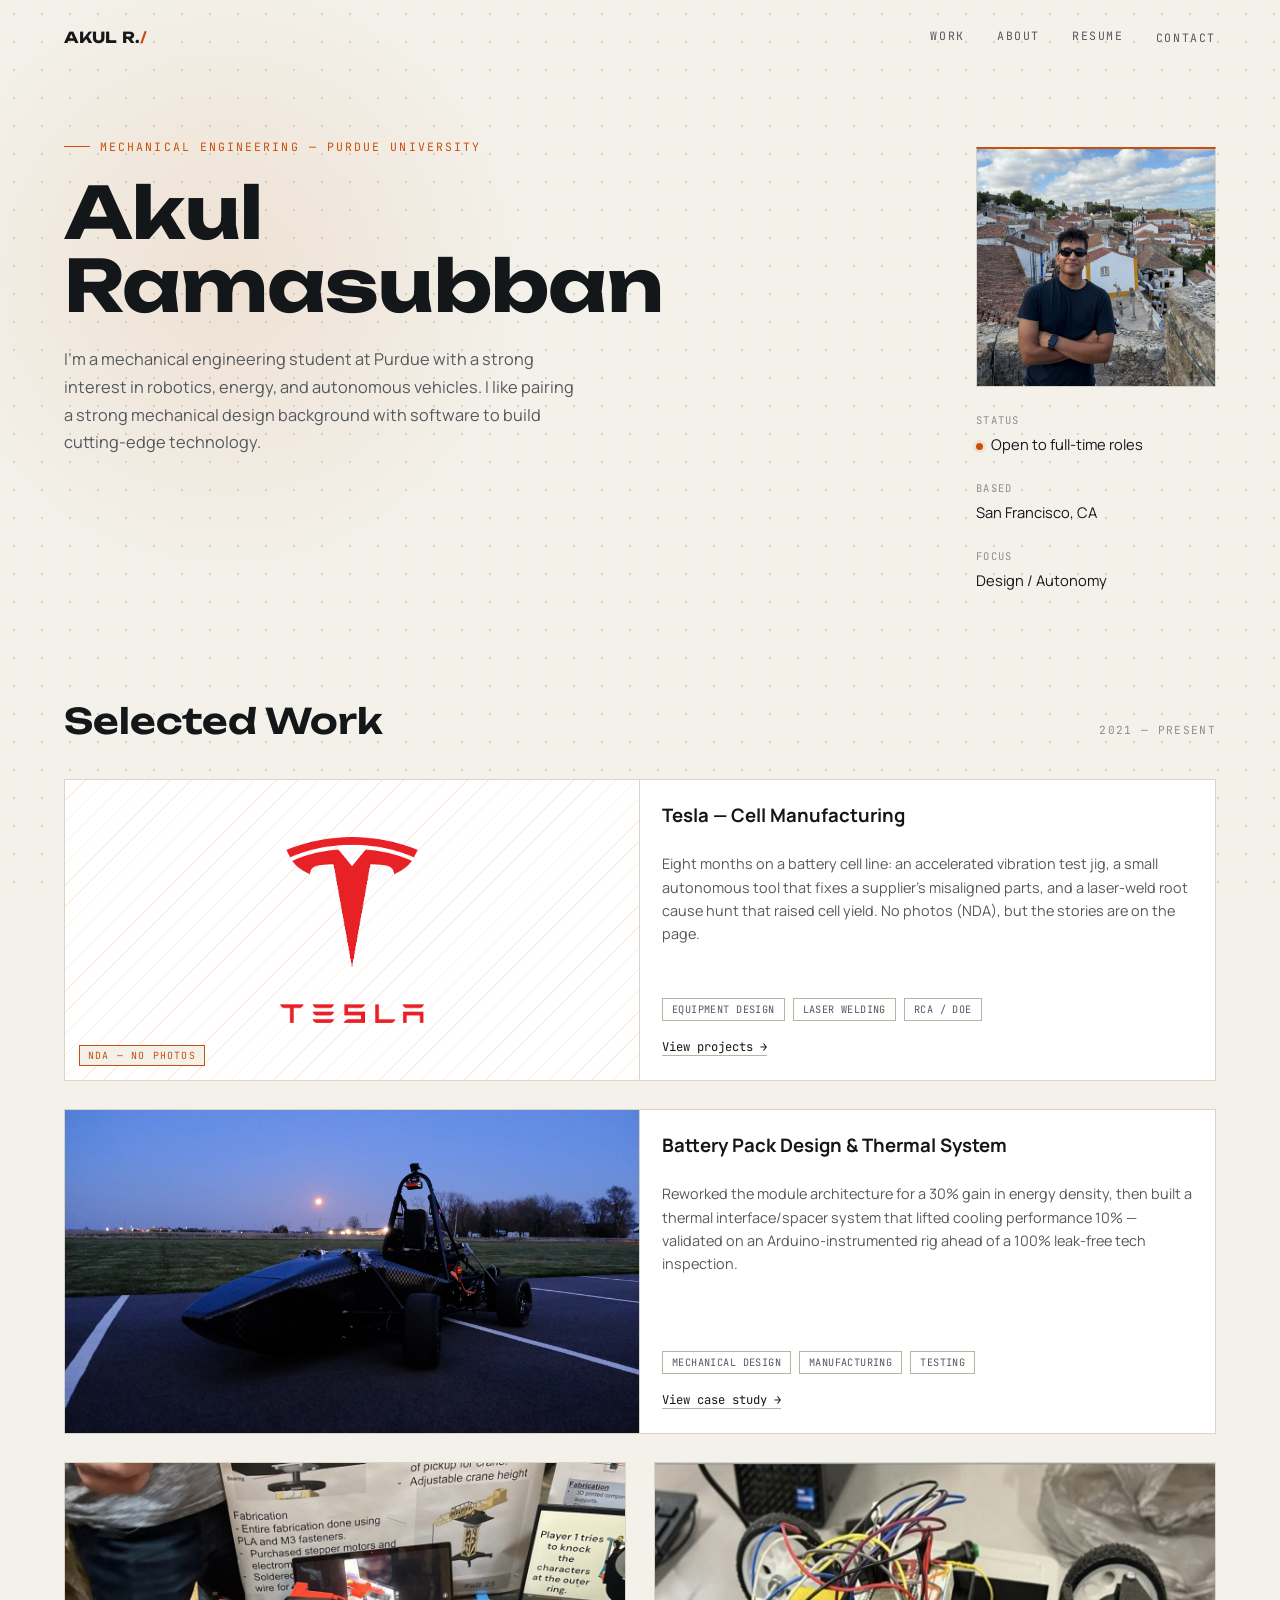
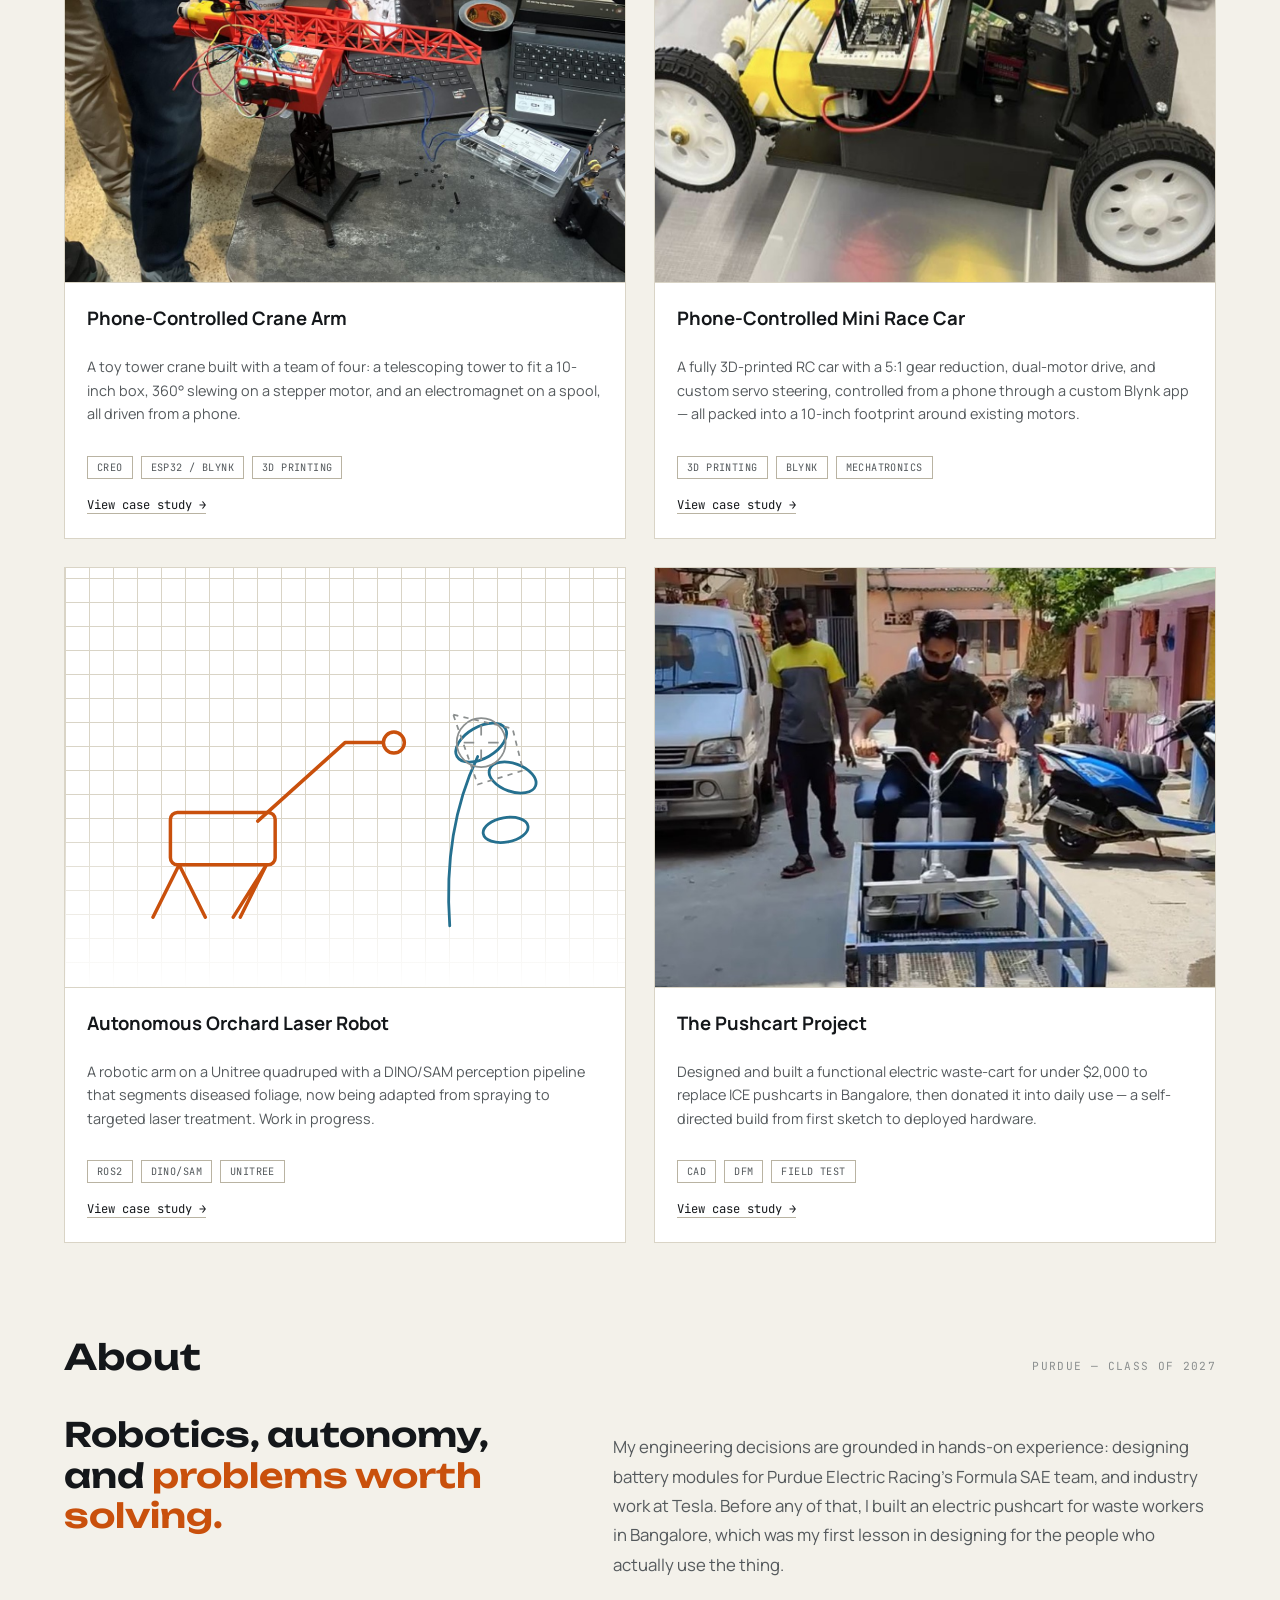
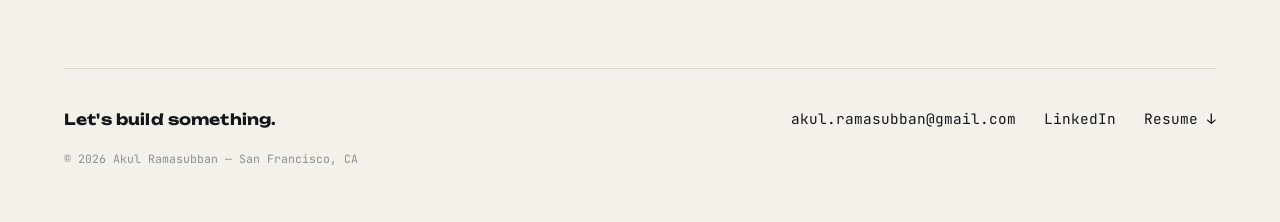
==== index.html @ 2215f135 "Reorder projects: crane before race car, orchard and pushcart last Co-Authored-By: Claude Opus 5.5 <" ====
<!doctype html>
<html lang="en">
<head>
<meta charset="UTF-8">
<meta name="viewport" content="width=device-width, initial-scale=1">
<title>Akul Ramasubban — Mechanical Engineer</title>
<meta name="description" content="Mechanical engineering portfolio — battery systems, robotics, and manufacturing.">
<link rel="preconnect" href="https://fonts.googleapis.com">
<link rel="preconnect" href="https://fonts.gstatic.com" crossorigin>
<link href="https://fonts.googleapis.com/css2?family=Unbounded:wght@500;600;700;800&family=Manrope:wght@400;500;600;700&family=JetBrains+Mono:wght@400;500;600&display=swap" rel="stylesheet">
<link rel="stylesheet" href="styles.css">
</head>
<body>
<div class="wrap">
  <header>
    <a class="brand display" href="index.html">AKUL R.<span class="dot">/</span></a>
    <nav class="mono">
      <a href="#work">Work</a>
      <a href="#about">About</a>
      <a href="assets/resume.pdf">Resume</a>
      <div class="nav-contact">
        <button class="contact-toggle" type="button" aria-haspopup="true" aria-expanded="false">Contact</button>
        <div class="contact-panel" role="menu">
          <a href="mailto:akul.ramasubban@gmail.com" role="menuitem">
            <svg viewBox="0 0 24 24" fill="none" stroke-width="1.6"><rect x="3" y="5" width="18" height="14" rx="1.5"/><path d="M4 6.5l8 6 8-6"/></svg>
            akul.ramasubban@gmail.com
          </a>
          <a href="tel:+16503137267" role="menuitem">
            <svg viewBox="0 0 24 24" fill="none" stroke-width="1.6"><path d="M5 4h4l1.5 4-2 2c1 2.5 3 4.5 5.5 5.5l2-2 4 1.5v4c0 .8-.7 1.5-1.5 1.5C10.5 20.5 3.5 13.5 3.5 5.5 3.5 4.7 4.2 4 5 4z"/></svg>
            (650) 313-7267
          </a>
          <a href="https://www.linkedin.com/in/akulramasubban/" target="_blank" rel="noopener" role="menuitem">
            <span class="badge">in</span>
            linkedin.com/in/akulramasubban
          </a>
        </div>
      </div>
    </nav>
  </header>

  <div class="hero">
    <div class="hero-main">
      <div class="eyebrow mono">MECHANICAL ENGINEERING — PURDUE UNIVERSITY</div>
      <h1 class="display">Akul<br>Ramasubban</h1>
      <p class="lede">
        I'm a mechanical engineering student at Purdue with a strong interest in robotics, energy,
        and autonomous vehicles. I like pairing a strong mechanical design background with software
        to build cutting-edge technology.
      </p>
    </div>
    <div class="hero-meta">
      <div class="headshot">
        <img src="assets/images/akul.jpg" alt="Akul Ramasubban" loading="lazy">
      </div>
      <div class="meta-item">
        <span class="k mono">Status</span>
        <span class="v"><span class="status-dot"></span>Open to full-time roles</span>
      </div>
      <div class="meta-item">
        <span class="k mono">Based</span>
        <span class="v">San Francisco, CA</span>
      </div>
      <div class="meta-item">
        <span class="k mono">Focus</span>
        <span class="v">Design / Autonomy</span>
      </div>
    </div>
  </div>

  <section id="work">
    <div class="section-head">
      <h2 class="display">Selected Work</h2>
      <span class="tag mono">2021 — PRESENT</span>
    </div>
    <div class="grid">

      <div class="card feature">
        <div class="proj-art nda-art">
          <img class="tesla-logo" src="assets/images/tesla/tesla-logo.png" alt="Tesla logo" loading="lazy">
          <span class="nda-tag mono">NDA — no photos</span>
        </div>
        <div class="card-body">
          <h3>Tesla — Cell Manufacturing</h3>
          <p>Eight months on a battery cell line: an accelerated vibration test jig, a small
            autonomous tool that fixes a supplier&rsquo;s misaligned parts, and a laser-weld root cause
            hunt that raised cell yield. No photos (NDA), but the
            stories are on the page.</p>
          <div class="chips mono"><span class="chip">EQUIPMENT DESIGN</span><span class="chip">LASER WELDING</span><span class="chip">RCA / DOE</span></div>
          <a class="go mono" href="projects/tesla.html">View projects →</a>
        </div>
      </div>

      <div class="card feature">
        <div class="proj-art has-photo">
          <img class="photo" style="object-position:center 60%" src="assets/images/battery-pack/per-car.jpg" alt="Purdue Electric Racing's 2025 Formula SAE electric car at dusk" loading="lazy">
        </div>
        <div class="card-body">
          <h3>Battery Pack Design &amp; Thermal System</h3>
          <p>Reworked the module architecture for a 30% gain in energy density, then built a
            thermal interface/spacer system that lifted cooling performance 10% — validated on
            an Arduino-instrumented rig ahead of a 100% leak-free tech inspection.</p>
          <div class="chips mono"><span class="chip">MECHANICAL DESIGN</span><span class="chip">MANUFACTURING</span><span class="chip">TESTING</span></div>
          <a class="go mono" href="projects/battery-pack.html">View case study →</a>
        </div>
      </div>

      <div class="card">
        <div class="proj-art has-photo">
          <img class="photo" style="object-position:center 45%" src="assets/images/crane/crane-final.jpg" alt="Red 3D-printed phone-controlled tower crane" loading="lazy">
        </div>
        <div class="card-body">
          <h3>Phone-Controlled Crane Arm</h3>
          <p>A toy tower crane built with a team of four: a telescoping tower to fit a 10-inch box,
            360° slewing on a stepper motor, and an electromagnet on a spool, all driven from a
            phone.</p>
          <div class="chips mono"><span class="chip">CREO</span><span class="chip">ESP32 / BLYNK</span><span class="chip">3D PRINTING</span></div>
          <a class="go mono" href="projects/crane.html">View case study →</a>
        </div>
      </div>

      <div class="card">
        <div class="proj-art has-photo">
          <img class="photo" src="assets/images/racecar/racecar.jpg" alt="3D-printed phone-controlled mini race car with dual motors and servo steering" loading="lazy">
        </div>
        <div class="card-body">
          <h3>Phone-Controlled Mini Race Car</h3>
          <p>A fully 3D-printed RC car with a 5:1 gear reduction, dual-motor drive, and custom
            servo steering, controlled from a phone through a custom Blynk app — all packed
            into a 10-inch footprint around existing motors.</p>
          <div class="chips mono"><span class="chip">3D PRINTING</span><span class="chip">BLYNK</span><span class="chip">MECHATRONICS</span></div>
          <a class="go mono" href="projects/racecar.html">View case study →</a>
        </div>
      </div>

      <div class="card">
        <div class="proj-art">
          <svg viewBox="0 0 320 240" fill="none">
            <g class="a" stroke-width="2" stroke-linecap="round" stroke-linejoin="round">
              <rect x="60" y="140" width="60" height="30" rx="4"/>
              <path d="M65 170 L50 200 M115 170 L100 200 M65 170 L80 200 M115 170 L96 200"/>
              <path d="M110 145 L160 100 L182 100"/>
              <circle cx="188" cy="100" r="6"/>
            </g>
            <g class="b" stroke-width="1.6" stroke-linecap="round">
              <path d="M220 205 Q216 150 236 108"/>
              <ellipse cx="238" cy="100" rx="16" ry="9" transform="rotate(-30 238 100)"/>
              <ellipse cx="256" cy="120" rx="14" ry="8" transform="rotate(20 256 120)"/>
              <ellipse cx="252" cy="150" rx="13" ry="7" transform="rotate(-10 252 150)"/>
            </g>
            <g class="dim" stroke-width="1" stroke-dasharray="3 3">
              <polygon points="222,84 256,92 262,116 236,124"/>
            </g>
            <g class="dim" stroke-width="1">
              <circle cx="238" cy="100" r="14"/>
              <path d="M238 90 v6 M238 104 v6 M228 100 h6 M242 100 h6"/>
            </g>
          </svg>
        </div>
        <div class="card-body">
          <h3>Autonomous Orchard Laser Robot</h3>
          <p>A robotic arm on a Unitree quadruped with a DINO/SAM perception pipeline that
            segments diseased foliage, now being adapted from spraying to targeted laser
            treatment. Work in progress.</p>
          <div class="chips mono"><span class="chip">ROS2</span><span class="chip">DINO/SAM</span><span class="chip">UNITREE</span></div>
          <a class="go mono" href="projects/orchard-robot.html">View case study →</a>
        </div>
      </div>

      <div class="card">
        <div class="proj-art has-photo">
          <img class="photo" src="assets/images/pushcart/cart-deployed.jpg" alt="Electric pushcart in use at a market street in Bangalore" loading="lazy">
        </div>
        <div class="card-body">
          <h3>The Pushcart Project</h3>
          <p>Designed and built a functional electric waste-cart for under $2,000 to replace
            ICE pushcarts in Bangalore, then donated it into daily use — a self-directed build
            from first sketch to deployed hardware.</p>
          <div class="chips mono"><span class="chip">CAD</span><span class="chip">DFM</span><span class="chip">FIELD TEST</span></div>
          <a class="go mono" href="projects/pushcart.html">View case study →</a>
        </div>
      </div>

    </div>
  </section>

  <section id="about">
    <div class="section-head">
      <h2 class="display">About</h2>
      <span class="tag mono">PURDUE — CLASS OF 2027</span>
    </div>
    <div class="about">
      <div class="big-word display">Robotics, autonomy, and <em>problems worth solving.</em></div>
      <div>
        <p>My engineering decisions are grounded in hands-on experience: designing battery modules
          for Purdue Electric Racing's Formula SAE team, and industry work at Tesla. Before any of
          that, I built an electric pushcart for waste workers in Bangalore, which was my first
          lesson in designing for the people who actually use the thing.</p>
      </div>
    </div>
  </section>

  <footer id="contact">
    <div class="fgrid">
      <div class="brand display">Let's build something.</div>
      <div class="flinks mono">
        <a href="mailto:akul.ramasubban@gmail.com">akul.ramasubban@gmail.com</a>
        <a href="https://www.linkedin.com/in/akulramasubban/">LinkedIn</a>
        <a href="assets/resume.pdf">Resume ↓</a>
      </div>
    </div>
    <div class="fprint mono">© 2026 Akul Ramasubban — San Francisco, CA</div>
  </footer>
</div>
<script src="script.js"></script>
</body>
</html>
---- styles.css ----
/* ---- design system ----
   color   : deep blue-black ground, warm vellum text, safety-orange accent
             (inspection-tag / hazard-marking orange), muted blueprint-cyan
             for secondary linework.
   type    : Unbounded (heavy, geometric display) for headlines / section
             titles, Manrope for body copy, JetBrains Mono for labels/tags.
   layout  : full-width editorial canvas; project cards on the home page
             link out to dedicated case-study pages under /projects/.
*/
:root{
  --bg:#0a0c10; --bg-raised:#12151a; --bg-card:#0f1216;
  --line:#22262c; --line-strong:#383e46;
  --text:#eae6da; --text-dim:#9a9d9f; --text-faint:#5c6066;
  --accent:#ff7a33; --accent-soft:rgba(255,122,51,0.14);
  --blueprint:#6bb2d1;
}
@media (prefers-color-scheme: light){
  :root:not([data-theme="dark"]){
    --bg:#f3f1ea; --bg-raised:#fffdf9; --bg-card:#ffffff;
    --line:#d9d4c6; --line-strong:#b9b3a2;
    --text:#14171a; --text-dim:#54595c; --text-faint:#8b8f8f;
    --accent:#c9500c; --accent-soft:rgba(201,80,12,0.10); --blueprint:#25708f;
  }
}
:root[data-theme="light"]{
  --bg:#f3f1ea; --bg-raised:#fffdf9; --bg-card:#ffffff;
  --line:#d9d4c6; --line-strong:#b9b3a2;
  --text:#14171a; --text-dim:#54595c; --text-faint:#8b8f8f;
  --accent:#c9500c; --accent-soft:rgba(201,80,12,0.10); --blueprint:#25708f;
}
:root[data-theme="dark"]{
  --bg:#0a0c10; --bg-raised:#12151a; --bg-card:#0f1216;
  --line:#22262c; --line-strong:#383e46;
  --text:#eae6da; --text-dim:#9a9d9f; --text-faint:#5c6066;
  --accent:#ff7a33; --accent-soft:rgba(255,122,51,0.14); --blueprint:#6bb2d1;
}

*{box-sizing:border-box;}
html,body{background:var(--bg);}
body{
  margin:0; color:var(--text);
  font-family:'Manrope',system-ui,-apple-system,sans-serif;
  -webkit-font-smoothing:antialiased;
  background-image:radial-gradient(var(--line) 1px, transparent 1px);
  background-size:28px 28px;
  background-attachment:fixed;
}
.display{font-family:'Unbounded',system-ui,sans-serif;}
.mono{font-family:'JetBrains Mono',ui-monospace,'SF Mono',Menlo,monospace;}
a{color:inherit;}
h1,h2,h3{text-wrap:balance; margin:0;}
img{max-width:100%;}
::selection{background:var(--accent-soft); color:var(--accent);}
a:focus-visible, button:focus-visible{outline:2px solid var(--accent); outline-offset:3px;}

.wrap{max-width:1320px; margin:0 auto; padding-inline:clamp(20px,5vw,64px);}

/* header */
header{display:flex; align-items:center; justify-content:space-between; padding-block:26px;}
.brand{font-size:0.95rem; font-weight:700; letter-spacing:0.01em; text-decoration:none;}
.brand .dot{color:var(--accent);}
nav{display:flex; gap:32px; flex-wrap:wrap; align-items:center;}
nav a{
  font-size:0.72rem; text-transform:uppercase; letter-spacing:0.14em;
  text-decoration:none; color:var(--text-dim);
  padding-bottom:3px; border-bottom:1px solid transparent;
  transition:color .15s, border-color .15s;
}
nav a:hover{color:var(--accent); border-color:var(--accent);}

/* contact dropdown */
.nav-contact{position:relative;}
.contact-toggle{
  background:none; border:none; padding:0 0 3px; margin:0; cursor:pointer;
  font-family:'JetBrains Mono',monospace;
  font-size:0.72rem; text-transform:uppercase; letter-spacing:0.14em;
  color:var(--text-dim); border-bottom:1px solid transparent;
  transition:color .15s, border-color .15s;
}
.contact-toggle:hover, .contact-toggle[aria-expanded="true"]{color:var(--accent); border-color:var(--accent);}
.contact-panel{
  display:none; flex-direction:column; gap:8px;
  position:absolute; top:calc(100% + 16px); right:0; min-width:250px;
  background:var(--bg-card); border:1px solid var(--line); padding:12px; z-index:50;
}
.contact-panel.open{display:flex;}
.contact-panel a{
  display:flex; align-items:center; gap:12px;
  padding:9px 10px; border:1px solid var(--line);
  text-decoration:none; color:var(--text); font-size:0.86rem;
  transition:border-color .15s, color .15s;
}
.contact-panel a:hover{border-color:var(--accent); color:var(--accent);}
.contact-panel a svg{width:16px; height:16px; flex-shrink:0; stroke:currentColor;}
.contact-panel .badge{
  font-family:'JetBrains Mono',monospace; font-size:0.62rem; letter-spacing:0.06em;
  border:1px solid var(--line-strong); padding:1px 5px; flex-shrink:0;
}

/* hero */
.hero{position:relative; padding-block:64px 88px; display:grid; grid-template-columns:1fr 240px; gap:48px;}
.hero::before{
  content:""; position:absolute; top:-120px; left:-160px; width:640px; height:640px; border-radius:50%;
  background:radial-gradient(circle, var(--accent-soft) 0%, transparent 68%); pointer-events:none; z-index:0;
}
.hero-main{position:relative; z-index:1;}
.eyebrow{
  font-size:0.72rem; text-transform:uppercase; letter-spacing:0.18em;
  color:var(--accent); display:flex; align-items:center; gap:10px; margin-bottom:22px;
}
.eyebrow::before{content:""; width:26px; height:1px; background:var(--accent);}
.hero h1{font-size:clamp(2.4rem, 5.6vw, 4.6rem); font-weight:700; line-height:1.02; letter-spacing:-0.01em;}
.hero .statement{margin-top:20px; font-size:clamp(1.3rem, 2.6vw, 1.9rem); font-weight:600; line-height:1.28; max-width:16ch;}
.hero .statement em{color:var(--accent); font-style:normal;}
.hero p.lede{max-width:52ch; margin-top:24px; font-size:1.02rem; line-height:1.7; color:var(--text-dim);}
.tagstrip{margin-top:26px; display:flex; flex-wrap:wrap; gap:0 14px; font-size:0.76rem; color:var(--text-faint);}
.tagstrip span:not(:last-child)::after{content:"·"; margin-left:14px; color:var(--line-strong);}

/* capabilities */
.skills-grid{display:grid; grid-template-columns:repeat(4,1fr); gap:32px;}
.skill-group h3{
  font-size:0.74rem; text-transform:uppercase; letter-spacing:0.1em; font-weight:600;
  color:var(--accent); margin-bottom:16px; padding-bottom:12px; border-bottom:1px solid var(--line);
}
.chips-lg{display:flex; flex-wrap:wrap; gap:10px;}
.chips-lg span{
  font-size:0.86rem; padding:8px 14px; border:1px solid var(--line-strong); color:var(--text);
}

.hero-meta{position:relative; z-index:1; display:flex; flex-direction:column; gap:26px; padding-top:8px;}
.headshot{aspect-ratio:1/1; border:1px solid var(--line); border-top:2px solid var(--accent); background:var(--bg-card); overflow:hidden;}
.headshot img{width:100%; height:100%; object-fit:cover; object-position:50% 100%; display:block;}
.meta-item .k{display:block; font-size:0.66rem; text-transform:uppercase; letter-spacing:0.12em; color:var(--text-faint); margin-bottom:6px;}
.meta-item .v{font-size:0.92rem;}
.status-dot{display:inline-block; width:7px; height:7px; border-radius:50%; background:var(--accent); margin-right:8px; box-shadow:0 0 0 3px var(--accent-soft);}

/* sections */
section{padding-block:20px 72px;}
.section-head{display:flex; align-items:baseline; justify-content:space-between; margin-bottom:36px; gap:16px; flex-wrap:wrap;}
.section-head h2.display{font-size:clamp(1.6rem,3vw,2.2rem); font-weight:600;}
.section-head .tag{font-size:0.7rem; letter-spacing:0.12em; color:var(--text-faint);}

/* project grid (home) */
.grid{display:grid; grid-template-columns:repeat(2,1fr); gap:28px;}
.card{display:flex; flex-direction:column; border:1px solid var(--line); background:var(--bg-card); transition:border-color .2s, transform .2s;}
.card:hover{border-color:var(--line-strong); transform:translateY(-3px);}
.proj-art{
  position:relative; aspect-ratio:4/3; border-bottom:1px solid var(--line); overflow:hidden;
  background:
    linear-gradient(180deg, transparent 60%, var(--bg-card) 100%),
    repeating-linear-gradient(0deg, var(--line) 0 1px, transparent 1px 24px),
    repeating-linear-gradient(90deg, var(--line) 0 1px, transparent 1px 24px);
}
.proj-art svg{width:100%; height:100%;}
.proj-art.has-logo{display:flex; align-items:center; justify-content:center;}
.proj-art img.logo-art{width:64%; height:auto;}
.proj-art.has-photo img.photo{width:100%; height:100%; object-fit:cover; object-position:center 38%; display:block;}
.proj-art svg .a{stroke:var(--accent);}
.proj-art svg .b{stroke:var(--blueprint);}
.proj-art svg .dim{stroke:var(--text-faint);}
.proj-art svg text{font-family:'JetBrains Mono',monospace; fill:var(--text-faint);}
.id-badge{
  position:absolute; top:12px; left:12px; font-size:0.65rem; letter-spacing:0.08em; color:var(--text-dim);
  background:var(--bg); border:1px solid var(--line); padding:3px 8px;
}
.id-badge b{color:var(--accent);}
.card-body{padding:22px 22px 24px; display:flex; flex-direction:column; flex:1;}
.card h3{font-size:1.16rem; font-weight:700; margin-bottom:10px;}
.card p{font-size:0.9rem; line-height:1.62; color:var(--text-dim); flex:1;}
.chips{display:flex; flex-wrap:wrap; gap:8px; margin-top:16px;}
.chip{font-size:0.64rem; letter-spacing:0.04em; padding:4px 9px; border:1px solid var(--line-strong); color:var(--text-dim);}
.go{
  margin-top:18px; font-size:0.76rem; text-decoration:none; color:var(--text);
  display:inline-flex; align-items:center; gap:6px; width:fit-content; border-bottom:1px solid var(--line-strong);
}
.card:hover .go{color:var(--accent); border-color:var(--accent);}

/* about */
.about{display:grid; grid-template-columns:0.9fr 1.1fr; gap:56px; align-items:start;}
.about p{font-size:1.05rem; line-height:1.75; color:var(--text-dim);}
.about p + p{margin-top:16px;}
.about .big-word{font-size:clamp(1.6rem,3vw,2.1rem); font-weight:600; line-height:1.2;}
.about .big-word em{color:var(--accent); font-style:normal;}

/* footer */
footer{padding-block:40px 56px; border-top:1px solid var(--line);}
.fgrid{display:flex; justify-content:space-between; align-items:flex-end; gap:24px; flex-wrap:wrap;}
.flinks{display:flex; gap:28px; flex-wrap:wrap;}
.flinks a{font-size:0.9rem; text-decoration:none; border-bottom:1px solid transparent;}
.flinks a:hover{color:var(--accent); border-color:var(--accent);}
.fprint{font-size:0.72rem; color:var(--text-faint); margin-top:22px;}

/* project subpage */
.crumb{font-size:0.72rem; color:var(--text-faint); padding-top:28px; display:flex; gap:8px; align-items:center;}
.crumb a{text-decoration:none; border-bottom:1px solid transparent;}
.crumb a:hover{color:var(--accent); border-color:var(--accent);}
.crumb span.sep{color:var(--line-strong);}
.crumb span.cur{color:var(--text-dim);}

.proj-head{padding-block:26px 40px;}
.proj-head .id-line{font-size:0.72rem; letter-spacing:0.14em; color:var(--accent); margin-bottom:16px;}
.proj-head h1{font-size:clamp(2rem,4.6vw,3.4rem); font-weight:700; line-height:1.04;}
.proj-head .one-liner{margin-top:16px; font-size:1.08rem; color:var(--text-dim); max-width:60ch; line-height:1.6;}

.proj-meta{
  display:grid; grid-template-columns:repeat(3,1fr); gap:0;
  border-top:1px solid var(--line); border-bottom:1px solid var(--line); margin-top:32px;
}
.proj-meta div{padding:22px 24px; border-right:1px solid var(--line);}
.proj-meta div:last-child{border-right:none;}
.proj-meta .k{display:block; font-size:0.68rem; text-transform:uppercase; letter-spacing:0.12em; color:var(--text-faint); margin-bottom:10px;}
.proj-meta .v{font-family:'Manrope',system-ui,sans-serif; font-size:1.08rem; font-weight:600; line-height:1.4;}
.proj-meta .focus{background:var(--accent-soft); border-left:2px solid var(--accent);}
.proj-meta .focus .k{color:var(--accent);}
.proj-meta .focus .v{font-family:'Unbounded',system-ui,sans-serif; font-size:1.12rem; line-height:1.35;}

.cover{
  margin-block:48px; aspect-ratio:21/9; border:1px solid var(--line);
  background:
    linear-gradient(180deg, transparent 60%, var(--bg-card) 100%),
    repeating-linear-gradient(0deg, var(--line) 0 1px, transparent 1px 32px),
    repeating-linear-gradient(90deg, var(--line) 0 1px, transparent 1px 32px);
}
.cover svg{width:100%; height:100%;}
.cover.photo-cover{overflow:hidden;}
.cover.photo-cover img{width:100%; height:100%; object-fit:cover; display:block;}
.cover.logo-art{display:flex; align-items:center; justify-content:center;}
.cover.logo-art img{width:min(56%,560px); height:auto;}

.proj-body{display:grid; grid-template-columns:120px 1fr; gap:24px; padding-block:36px; border-top:1px solid var(--line);}
.proj-body:first-of-type{border-top:none;}
.proj-body .num{font-size:0.72rem; color:var(--text-faint); padding-top:4px;}
.proj-body h2.display{font-size:1.5rem; font-weight:600; margin-bottom:14px;}
.proj-body p{font-size:1rem; line-height:1.75; color:var(--text-dim); max-width:68ch;}
.proj-body ul{margin:14px 0 0; padding-left:18px; color:var(--text-dim); line-height:1.8;}

.stats{display:flex; gap:0; flex-wrap:wrap; margin-top:6px;}
.stat{padding:0 32px 0 0; margin-right:32px; border-right:1px solid var(--line);}
.stat:last-child{border-right:none; margin-right:0;}
.stat .num-big{font-size:2.4rem; font-weight:700; color:var(--accent); line-height:1;}
.stat .num-lbl{font-size:0.76rem; color:var(--text-dim); margin-top:8px; max-width:16ch;}
.status-badge{
  display:inline-flex; align-items:center; gap:8px; font-size:0.78rem;
  border:1px solid var(--line-strong); padding:8px 14px; color:var(--text-dim);
}

.gallery-head{font-size:0.72rem; text-transform:uppercase; letter-spacing:0.12em; color:var(--text-faint); margin-bottom:18px;}
.gallery{display:grid; grid-template-columns:repeat(3,1fr); gap:16px;}
.gtile{
  aspect-ratio:4/3; border:1px dashed var(--line-strong); display:flex; flex-direction:column;
  align-items:center; justify-content:center; gap:10px; padding:14px; text-align:center;
  color:var(--text-faint); background:var(--bg-card); overflow:hidden;
}
.gtile img{width:100%; height:100%; object-fit:cover;}
.gtile svg{width:30px; height:30px; opacity:0.7;}
.gtile.has-img{position:relative; padding:0; border-style:solid; border-color:var(--line); text-decoration:none; transition:border-color .2s;}
.gtile.has-img:hover{border-color:var(--accent);}
.gtile.fit{background:#fff;}
.gtile.fit img{object-fit:contain; padding:10px 10px 34px;}
.gtile .gcap{
  position:absolute; left:0; right:0; bottom:0; padding:8px 12px; text-align:left;
  font-size:0.68rem; color:var(--text-dim); background:var(--bg-card); border-top:1px solid var(--line);
}
.gtile span{font-size:0.72rem; line-height:1.4;}

.reflection{
  margin-top:44px; padding:22px 26px; border-left:2px solid var(--accent);
  background:var(--bg-card); font-size:0.98rem; line-height:1.7; color:var(--text-dim); font-style:italic;
}

.prevnext{display:grid; grid-template-columns:1fr 1fr; gap:20px; margin-block:56px 8px;}
.pn-link{
  border:1px solid var(--line); padding:20px 22px; text-decoration:none; color:var(--text);
  display:flex; flex-direction:column; gap:6px; transition:border-color .2s;
}
.pn-link:hover{border-color:var(--accent);}
.pn-link.next{text-align:right; align-items:flex-end;}
.pn-link .pn-k{font-size:0.66rem; letter-spacing:0.12em; color:var(--text-faint);}
.pn-link .pn-v{font-size:1.05rem; font-weight:700; font-family:'Unbounded',sans-serif;}

@media (max-width:900px){
  .hero{grid-template-columns:1fr;}
  .hero-meta{flex-direction:row; flex-wrap:wrap;}
  .grid{grid-template-columns:1fr;}
  .about{grid-template-columns:1fr;}
  .proj-meta{grid-template-columns:1fr;}
  .proj-meta div{border-right:none; border-bottom:1px solid var(--line);}
  .proj-body{grid-template-columns:1fr;}
  .gallery{grid-template-columns:repeat(2,1fr);}
  .prevnext{grid-template-columns:1fr;}
  .skills-grid{grid-template-columns:repeat(2,1fr);}
  .contact-panel{right:auto; left:0;}
}

/* ---- tesla / NDA page ---- */
.nda-panel{
  margin-block:48px; display:grid; grid-template-columns:0.9fr 1.1fr; gap:48px; align-items:center;
  border:1px solid var(--line); padding:40px;
  background:repeating-linear-gradient(135deg, transparent 0 14px, var(--accent-soft) 14px 15px), var(--bg-card);
}
.nda-doc{
  position:relative; background:var(--bg); border:1px solid var(--line-strong); padding:22px 22px 30px;
  display:flex; flex-direction:column; gap:12px; transform:rotate(-1.5deg);
}
.nda-doc-head{display:flex; justify-content:space-between; font-size:0.62rem; letter-spacing:0.1em; color:var(--text-faint); margin-bottom:6px;}
.nda-doc .bar{display:block; height:14px; background:var(--text); opacity:0.88;}
.nda-doc .bar.short{margin-bottom:10px;}
.stamp{
  position:absolute; right:18px; bottom:22px; transform:rotate(-12deg);
  border:3px solid var(--accent); color:var(--accent); padding:4px 14px;
  font-size:1.5rem; font-weight:600; letter-spacing:0.18em; background:var(--bg);
}
.nda-k{font-size:0.72rem; text-transform:uppercase; letter-spacing:0.12em; color:var(--text-faint); margin-bottom:14px;}
.nda-copy h2{font-size:clamp(1.4rem,2.6vw,1.9rem); font-weight:600; line-height:1.2;}
.nda-copy h2 em{color:var(--accent); font-style:normal;}
.nda-copy p{margin-top:16px; color:var(--text-dim); line-height:1.7; max-width:48ch;}

.work-list{display:grid; grid-template-columns:repeat(2,1fr); gap:0; border-top:1px solid var(--line);}
.work-item{padding:30px 32px 30px 0; border-bottom:1px solid var(--line); display:flex; flex-direction:column;}
.work-item:nth-child(even){padding:30px 0 30px 32px; border-left:1px solid var(--line);}
.wi-top{display:flex; gap:14px; font-size:0.66rem; letter-spacing:0.1em; text-transform:uppercase; color:var(--text-faint);}
.wi-num{color:var(--accent);}
.work-item h3{margin-top:14px; font-size:1.15rem; font-weight:600; line-height:1.3;}
.work-item p{margin-top:12px; color:var(--text-dim); line-height:1.7; font-size:0.97rem; flex:1;}

/* home card art for NDA work */
.proj-art.nda-art{display:flex; align-items:center; justify-content:center;
  background:repeating-linear-gradient(135deg, transparent 0 14px, var(--accent-soft) 14px 15px), var(--bg-card);}
.nda-art .nda-doc{width:58%; padding:16px 16px 22px; gap:9px;}
.nda-art .nda-doc .bar{height:10px;}
.nda-art .stamp{font-size:1.05rem; right:12px; bottom:14px;}
.card.feature{grid-column:1 / -1; display:grid; grid-template-columns:1fr 1fr;}
.card.feature .proj-art{border-bottom:none; border-right:1px solid var(--line); aspect-ratio:auto; min-height:300px;}

@media (max-width:900px){
  .nda-panel{grid-template-columns:1fr; padding:24px;}
  .work-list{grid-template-columns:1fr;}
  .work-item, .work-item:nth-child(even){padding:26px 0; border-left:none;}
  .card.feature{grid-template-columns:1fr;}
  .card.feature .proj-art{border-right:none; border-bottom:1px solid var(--line);}
}

.nda-art{position:relative;}
.nda-art img.tesla-logo{width:auto; height:62%; max-height:220px;}
.nda-tag{position:absolute; left:14px; bottom:14px; font-size:0.62rem; letter-spacing:0.12em; text-transform:uppercase; color:var(--accent); border:1px solid var(--accent); padding:3px 8px; background:var(--bg);}

/* project media row: items keep their true shape and share one height */
.media-row{display:flex; gap:16px; margin:48px auto; max-width:var(--row-w, 100%);}
.media-row figure{
  margin:0; position:relative; overflow:hidden; background:#000; border:1px solid var(--line);
  flex:var(--ar) 1 0; aspect-ratio:var(--ar); min-width:0;
}
.media-row video, .media-row img{display:block; width:100%; height:100%; object-fit:cover;}
.media-row figcaption{
  position:absolute; left:0; right:0; bottom:0; padding:10px 12px; font-size:0.66rem; letter-spacing:0.04em;
  color:#eae6da; background:linear-gradient(0deg, rgba(0,0,0,0.75), transparent);
  display:flex; align-items:center; gap:8px;
}
.live-dot{width:7px; height:7px; border-radius:50%; background:var(--accent); box-shadow:0 0 0 3px var(--accent-soft); flex:none;}
@media (max-width:560px){ .media-row{gap:10px;} .media-row figcaption{font-size:0.58rem; padding:8px;} }
.gallery.four{grid-template-columns:repeat(4,1fr);}
@media (max-width:900px){ .gallery.four{grid-template-columns:repeat(2,1fr);} }

/* work-in-progress banner */
.wip-banner{margin-block:48px; border:1px solid var(--line); background:var(--bg-card); overflow:hidden;}
.wip-stripe{height:18px; background:repeating-linear-gradient(135deg, var(--accent) 0 16px, transparent 16px 32px); opacity:0.85;}
.wip-inner{
  display:grid; grid-template-columns:1fr 1.1fr; gap:40px; align-items:center; padding:48px 48px;
  background:
    repeating-linear-gradient(0deg, var(--line) 0 1px, transparent 1px 32px),
    repeating-linear-gradient(90deg, var(--line) 0 1px, transparent 1px 32px);
}
.wip-svg{width:100%; max-width:420px; height:auto; display:block; margin-inline:auto;}
.wip-svg .a{stroke:var(--accent);} .wip-svg .b{stroke:var(--blueprint);} .wip-svg .dim{stroke:var(--text-faint);}
.wip-k{display:flex; align-items:center; gap:10px; font-size:0.72rem; letter-spacing:0.14em; text-transform:uppercase; color:var(--accent);}
.wip-title{margin-top:18px; font-size:clamp(2.6rem,6.4vw,5rem); font-weight:800; line-height:0.98; letter-spacing:-0.01em; text-transform:uppercase;}
.wip-title em{color:var(--accent); font-style:normal;}
.wip-copy p{margin-top:20px; color:var(--text-dim); line-height:1.7; max-width:40ch;}
@media (max-width:900px){
  .wip-inner{grid-template-columns:1fr; padding:32px 24px; gap:24px;}
  .wip-art{order:2;}
}
.gallery.two{grid-template-columns:repeat(2,1fr);}
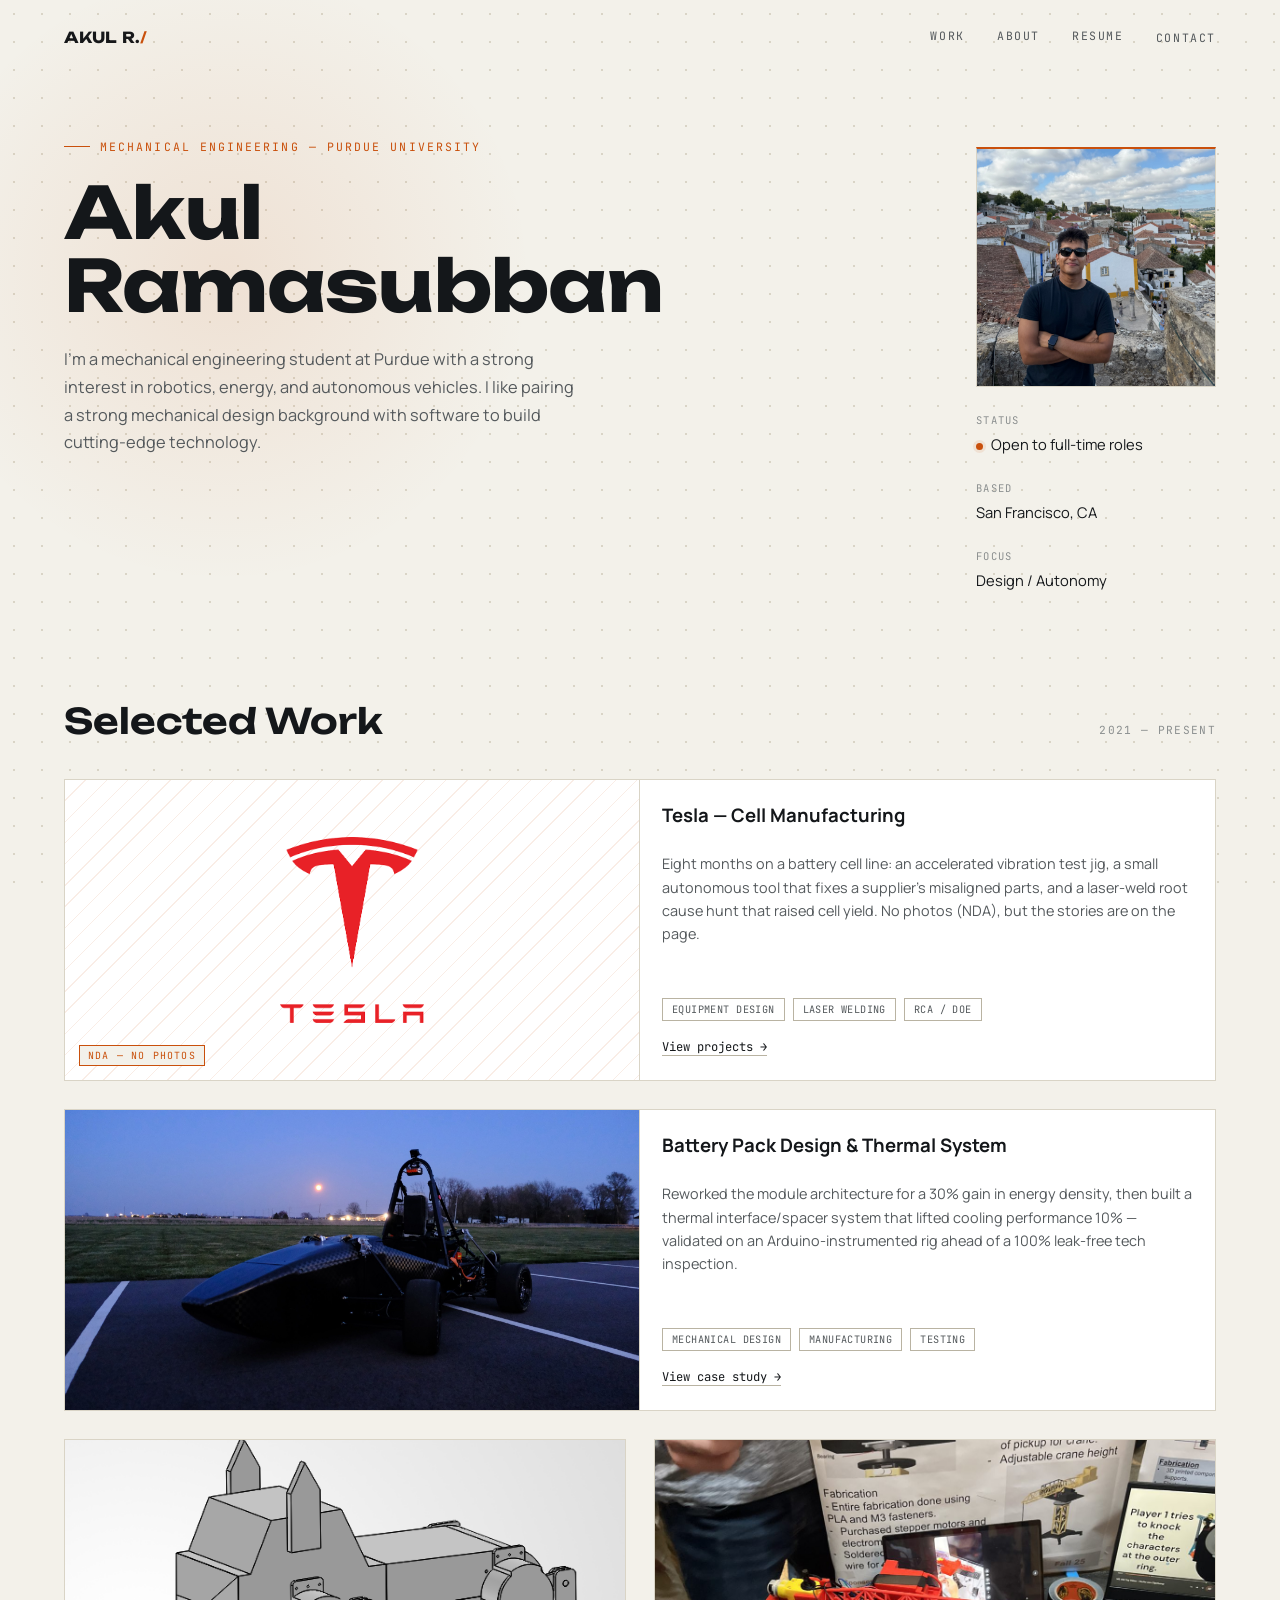
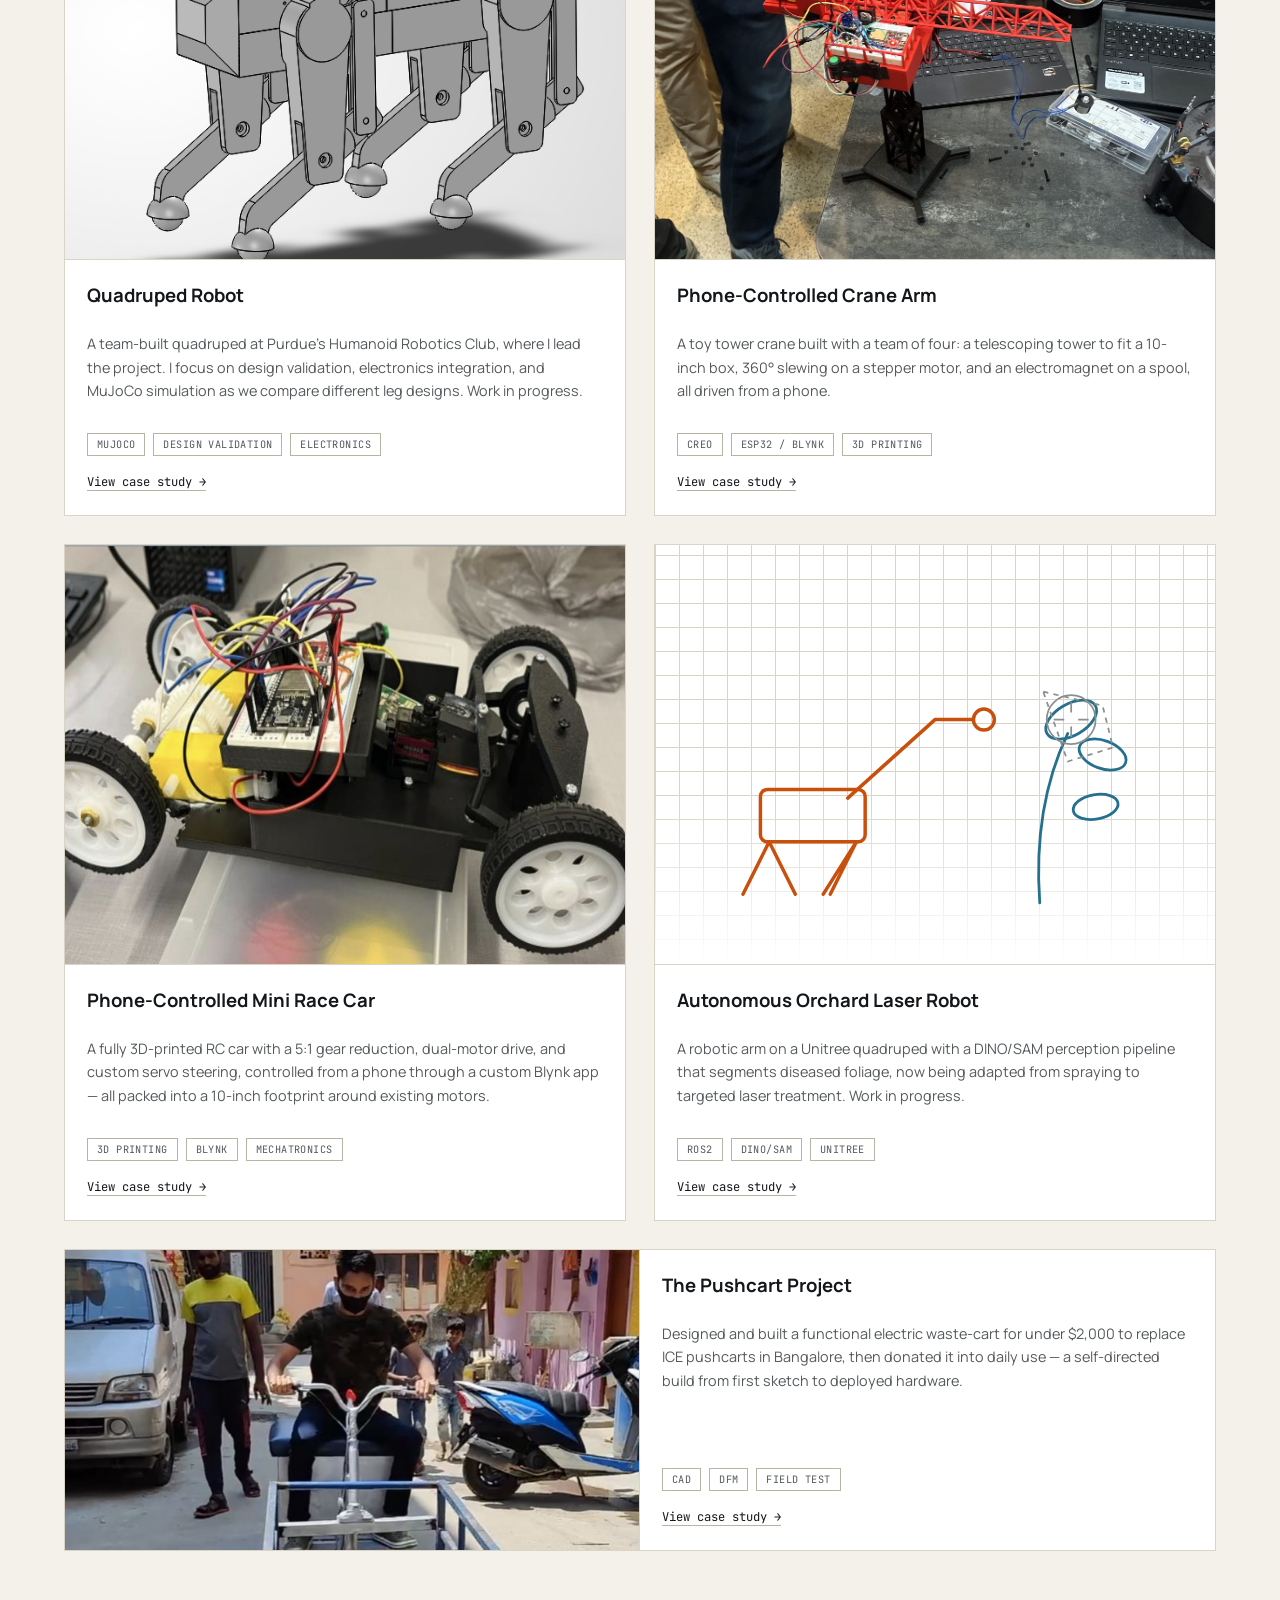
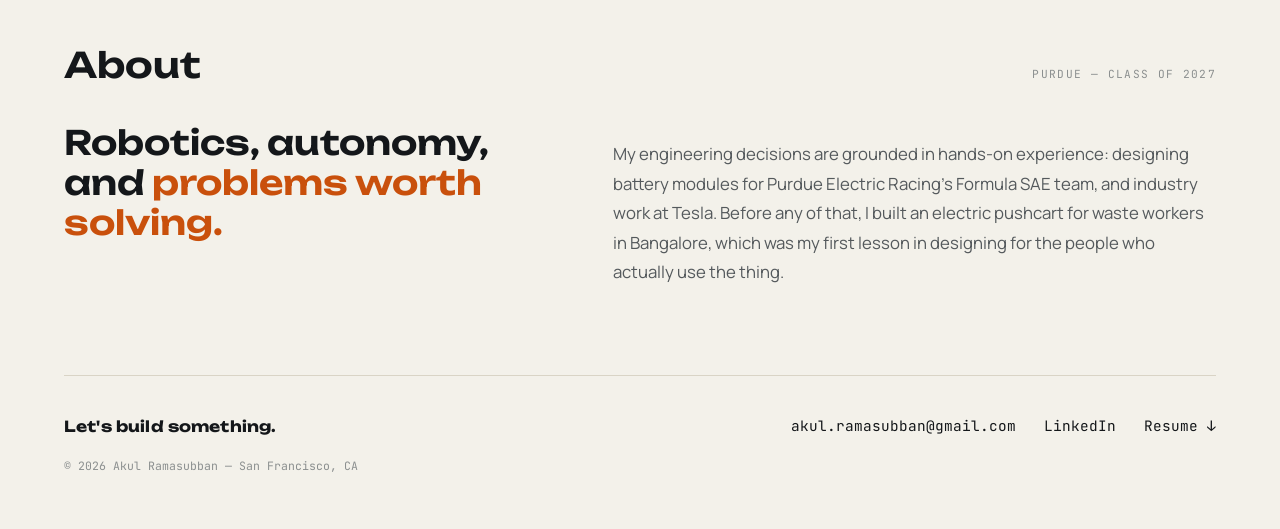
==== commit 86c66646: "Add quadruped robot project; make pushcart card full-width New case study for the Purdue Humanoid Ro" ====
--- a/index.html
+++ b/index.html
@@ -106,6 +106,20 @@
 
       <div class="card">
         <div class="proj-art has-photo">
+          <img class="photo" style="object-position:center 40%" src="assets/images/quadruped/quadruped-iso.png" alt="CAD render of the Purdue Humanoid Robotics Club quadruped" loading="lazy">
+        </div>
+        <div class="card-body">
+          <h3>Quadruped Robot</h3>
+          <p>A team-built quadruped at Purdue's Humanoid Robotics Club, where I lead the project.
+            I focus on design validation, electronics integration, and MuJoCo simulation as we
+            compare different leg designs. Work in progress.</p>
+          <div class="chips mono"><span class="chip">MUJOCO</span><span class="chip">DESIGN VALIDATION</span><span class="chip">ELECTRONICS</span></div>
+          <a class="go mono" href="projects/quadruped.html">View case study →</a>
+        </div>
+      </div>
+
+      <div class="card">
+        <div class="proj-art has-photo">
           <img class="photo" style="object-position:center 45%" src="assets/images/crane/crane-final.jpg" alt="Red 3D-printed phone-controlled tower crane" loading="lazy">
         </div>
         <div class="card-body">
@@ -166,7 +180,7 @@
         </div>
       </div>
 
-      <div class="card">
+      <div class="card feature">
         <div class="proj-art has-photo">
           <img class="photo" src="assets/images/pushcart/cart-deployed.jpg" alt="Electric pushcart in use at a market street in Bangalore" loading="lazy">
         </div>
--- a/styles.css
+++ b/styles.css
@@ -331,13 +331,14 @@
 .nda-art .stamp{font-size:1.05rem; right:12px; bottom:14px;}
 .card.feature{grid-column:1 / -1; display:grid; grid-template-columns:1fr 1fr;}
 .card.feature .proj-art{border-bottom:none; border-right:1px solid var(--line); aspect-ratio:auto; min-height:300px;}
+.card.feature .proj-art.has-photo img.photo{position:absolute; inset:0;}
 
 @media (max-width:900px){
   .nda-panel{grid-template-columns:1fr; padding:24px;}
   .work-list{grid-template-columns:1fr;}
   .work-item, .work-item:nth-child(even){padding:26px 0; border-left:none;}
   .card.feature{grid-template-columns:1fr;}
-  .card.feature .proj-art{border-right:none; border-bottom:1px solid var(--line);}
+  .card.feature .proj-art{border-right:none; border-bottom:1px solid var(--line); aspect-ratio:4/3; min-height:0;}
 }
 
 .nda-art{position:relative;}
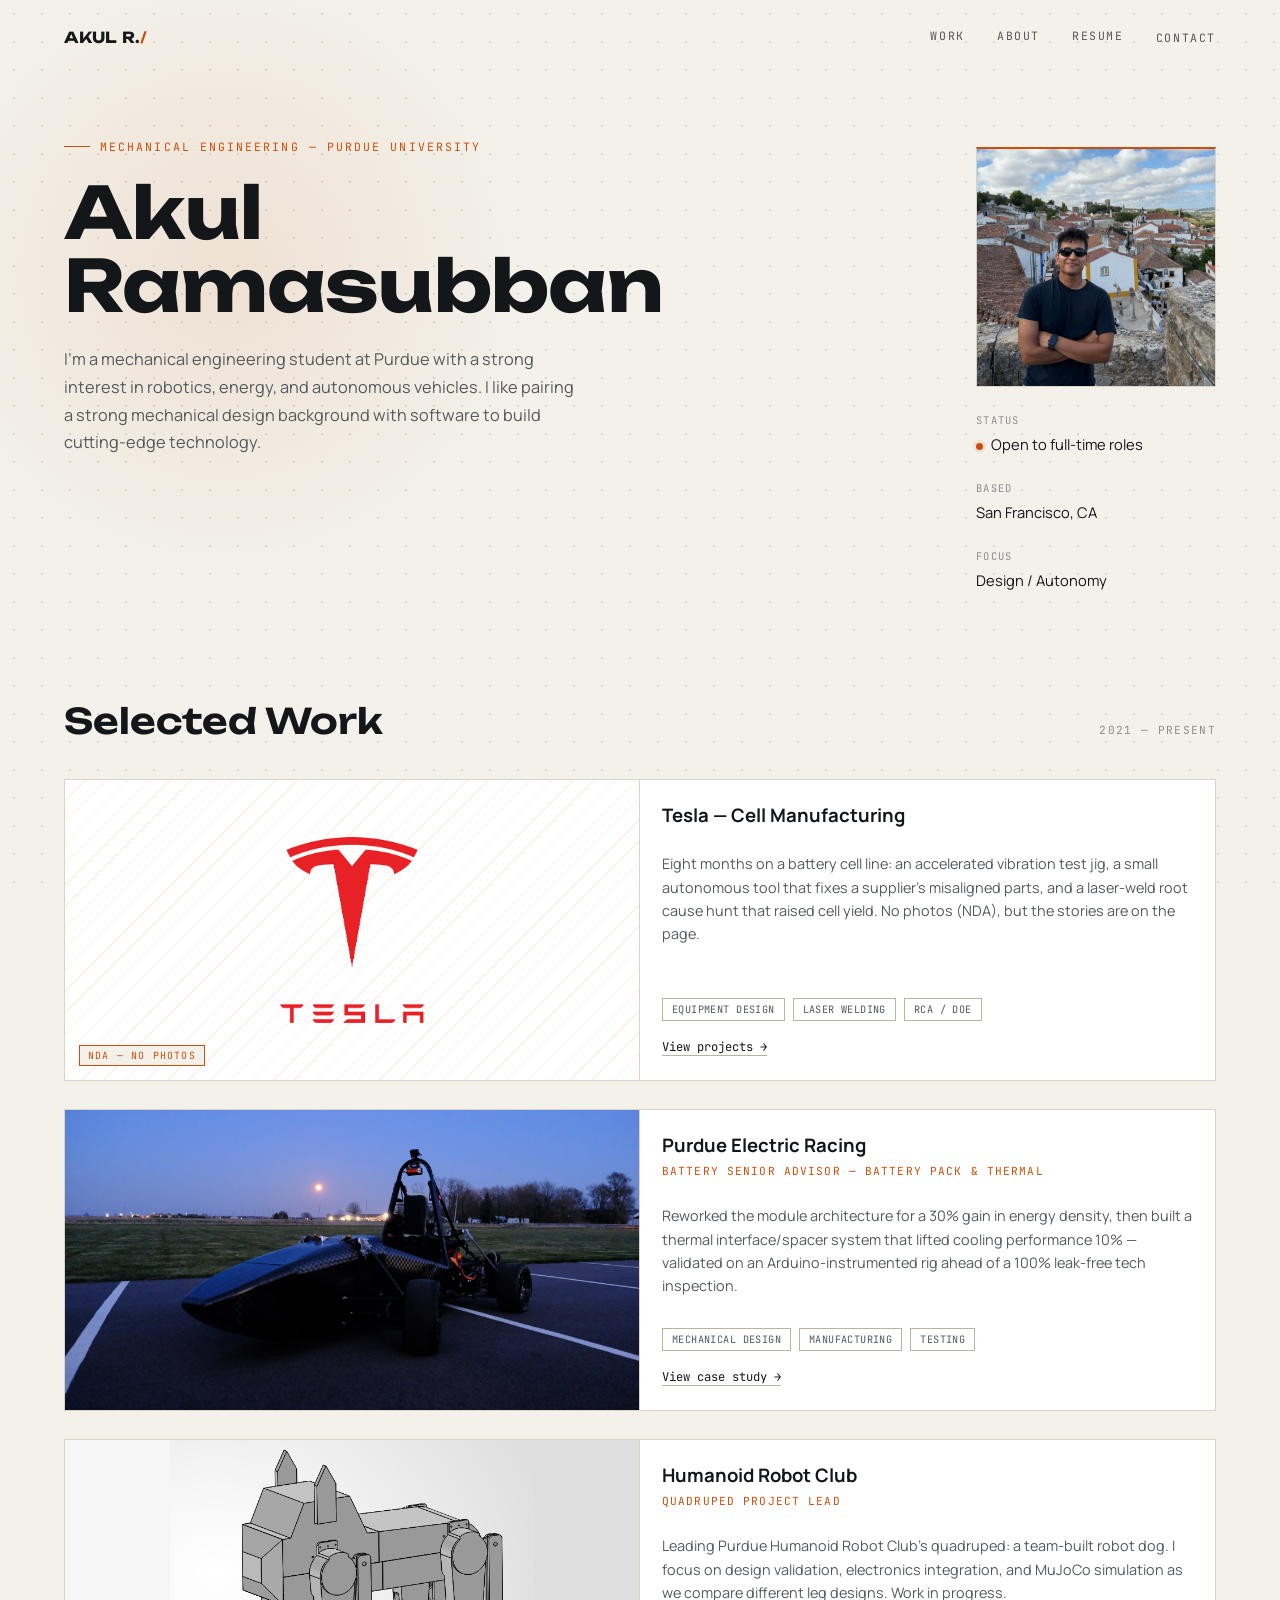
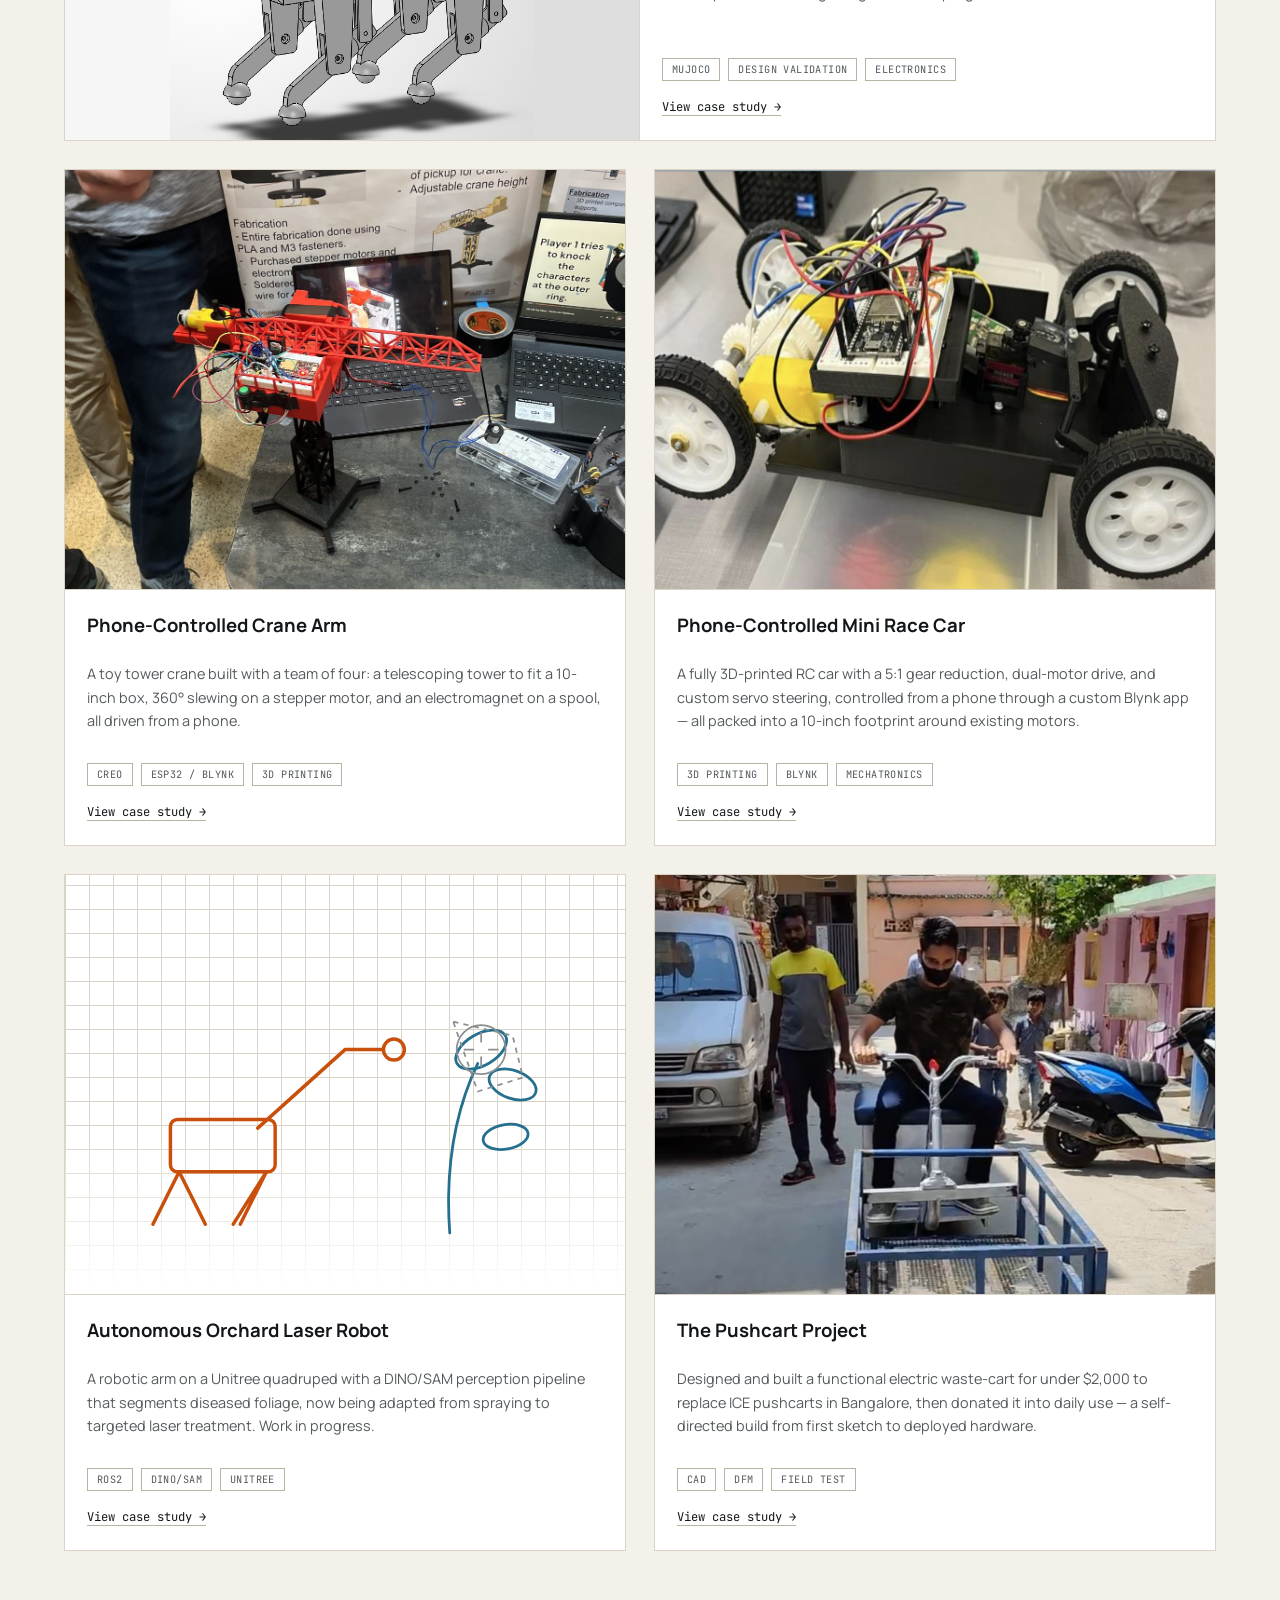
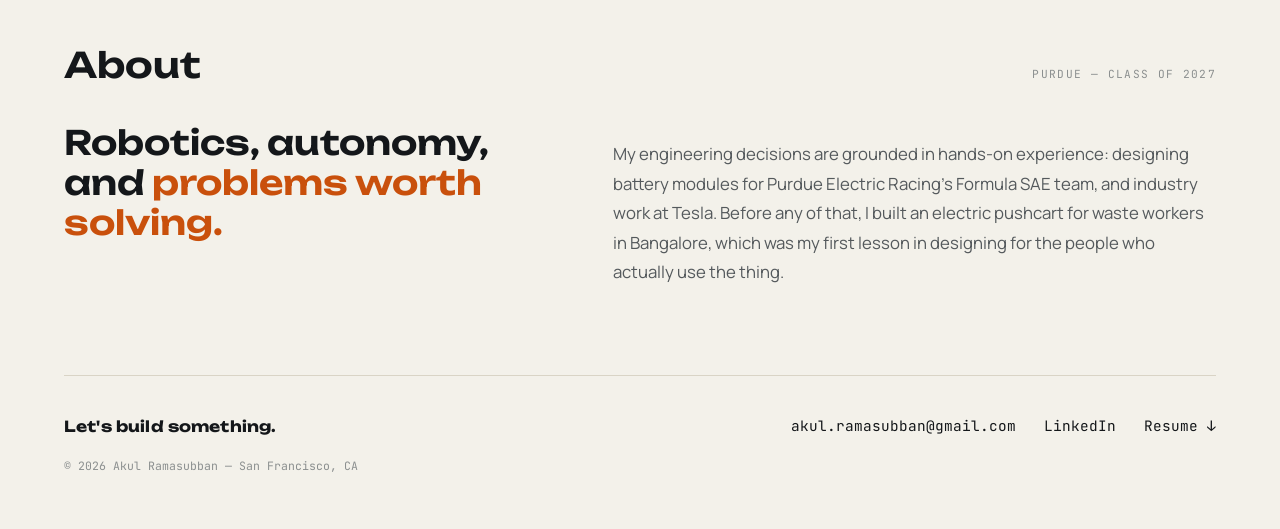
==== commit e7145956: "Retitle PER and quadruped as club names; make Humanoid Robot Club a feature card Cards and case-stud" ====
--- a/index.html
+++ b/index.html
@@ -95,7 +95,8 @@
           <img class="photo" style="object-position:center 60%" src="assets/images/battery-pack/per-car.jpg" alt="Purdue Electric Racing's 2025 Formula SAE electric car at dusk" loading="lazy">
         </div>
         <div class="card-body">
-          <h3>Battery Pack Design &amp; Thermal System</h3>
+          <h3>Purdue Electric Racing</h3>
+          <div class="card-role mono">Battery Senior Advisor — Battery Pack &amp; Thermal</div>
           <p>Reworked the module architecture for a 30% gain in energy density, then built a
             thermal interface/spacer system that lifted cooling performance 10% — validated on
             an Arduino-instrumented rig ahead of a 100% leak-free tech inspection.</p>
@@ -104,13 +105,14 @@
         </div>
       </div>
 
-      <div class="card">
-        <div class="proj-art has-photo">
-          <img class="photo" style="object-position:center 40%" src="assets/images/quadruped/quadruped-iso.png" alt="CAD render of the Purdue Humanoid Robotics Club quadruped" loading="lazy">
-        </div>
-        <div class="card-body">
-          <h3>Quadruped Robot</h3>
-          <p>A team-built quadruped at Purdue's Humanoid Robotics Club, where I lead the project.
+      <div class="card feature">
+        <div class="proj-art has-photo">
+          <img class="photo" style="object-fit:contain; background:linear-gradient(90deg,#f6f6f6 0 50%,#dedede 50%)" src="assets/images/quadruped/quadruped-iso.png" alt="CAD render of the Purdue Humanoid Robot Club quadruped" loading="lazy">
+        </div>
+        <div class="card-body">
+          <h3>Humanoid Robot Club</h3>
+          <div class="card-role mono">Quadruped Project Lead</div>
+          <p>Leading Purdue Humanoid Robot Club's quadruped: a team-built robot dog.
             I focus on design validation, electronics integration, and MuJoCo simulation as we
             compare different leg designs. Work in progress.</p>
           <div class="chips mono"><span class="chip">MUJOCO</span><span class="chip">DESIGN VALIDATION</span><span class="chip">ELECTRONICS</span></div>
@@ -180,7 +182,7 @@
         </div>
       </div>
 
-      <div class="card feature">
+      <div class="card">
         <div class="proj-art has-photo">
           <img class="photo" src="assets/images/pushcart/cart-deployed.jpg" alt="Electric pushcart in use at a market street in Bangalore" loading="lazy">
         </div>
--- a/styles.css
+++ b/styles.css
@@ -166,6 +166,7 @@
 .id-badge b{color:var(--accent);}
 .card-body{padding:22px 22px 24px; display:flex; flex-direction:column; flex:1;}
 .card h3{font-size:1.16rem; font-weight:700; margin-bottom:10px;}
+.card-role{font-size:0.7rem; letter-spacing:0.1em; text-transform:uppercase; color:var(--accent); margin:-4px 0 12px;}
 .card p{font-size:0.9rem; line-height:1.62; color:var(--text-dim); flex:1;}
 .chips{display:flex; flex-wrap:wrap; gap:8px; margin-top:16px;}
 .chip{font-size:0.64rem; letter-spacing:0.04em; padding:4px 9px; border:1px solid var(--line-strong); color:var(--text-dim);}
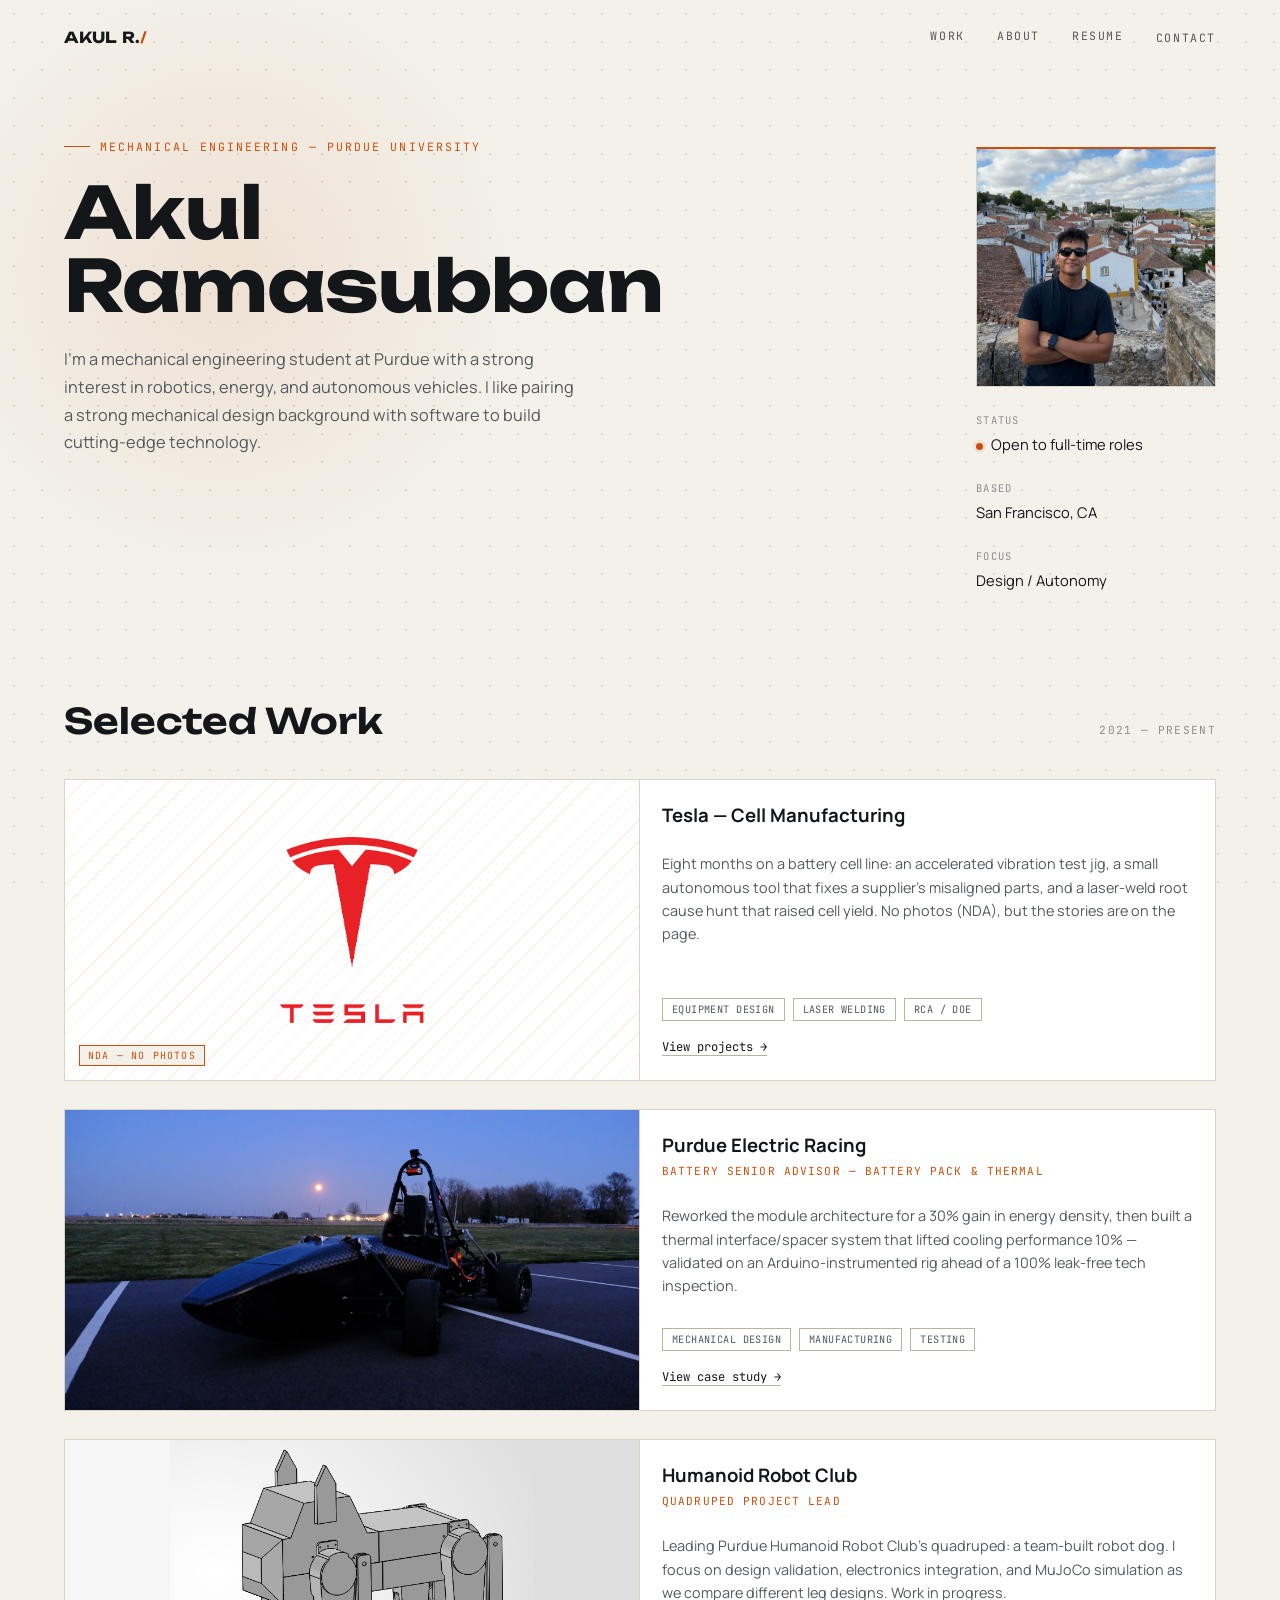
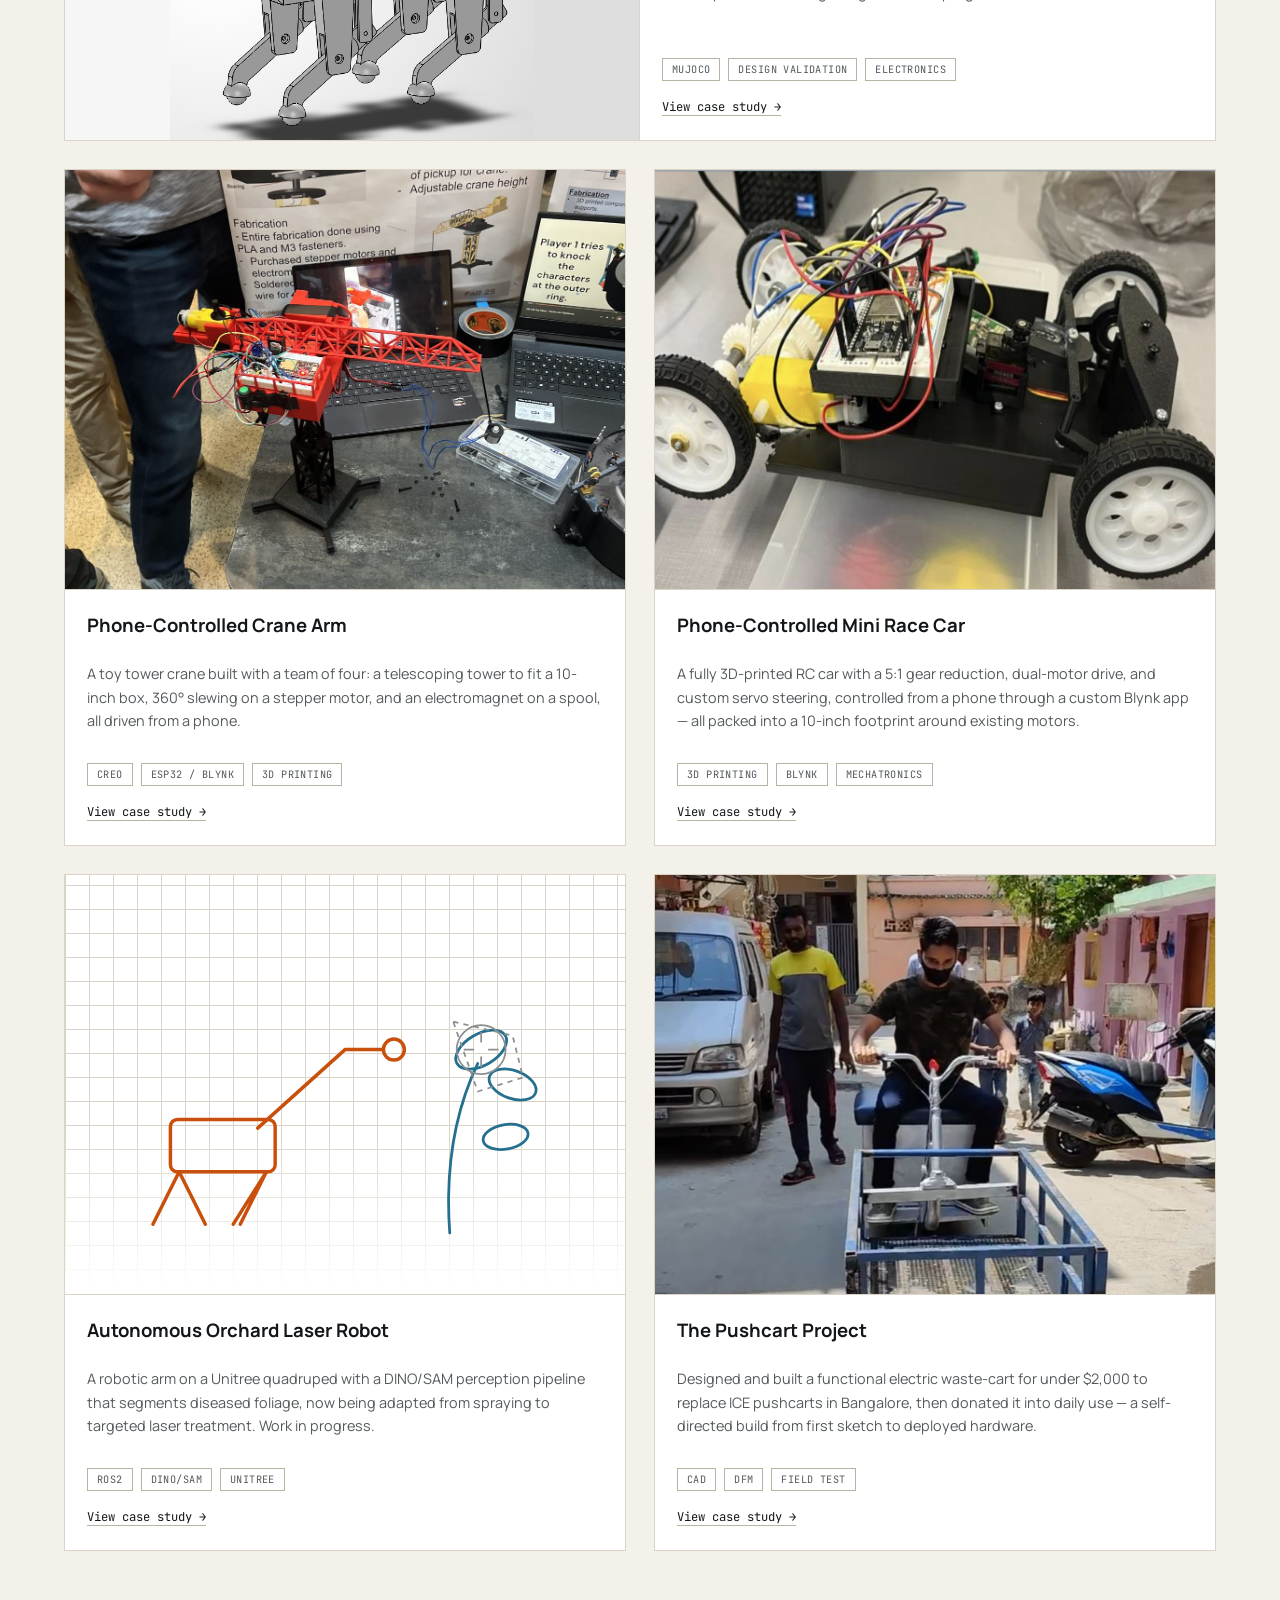
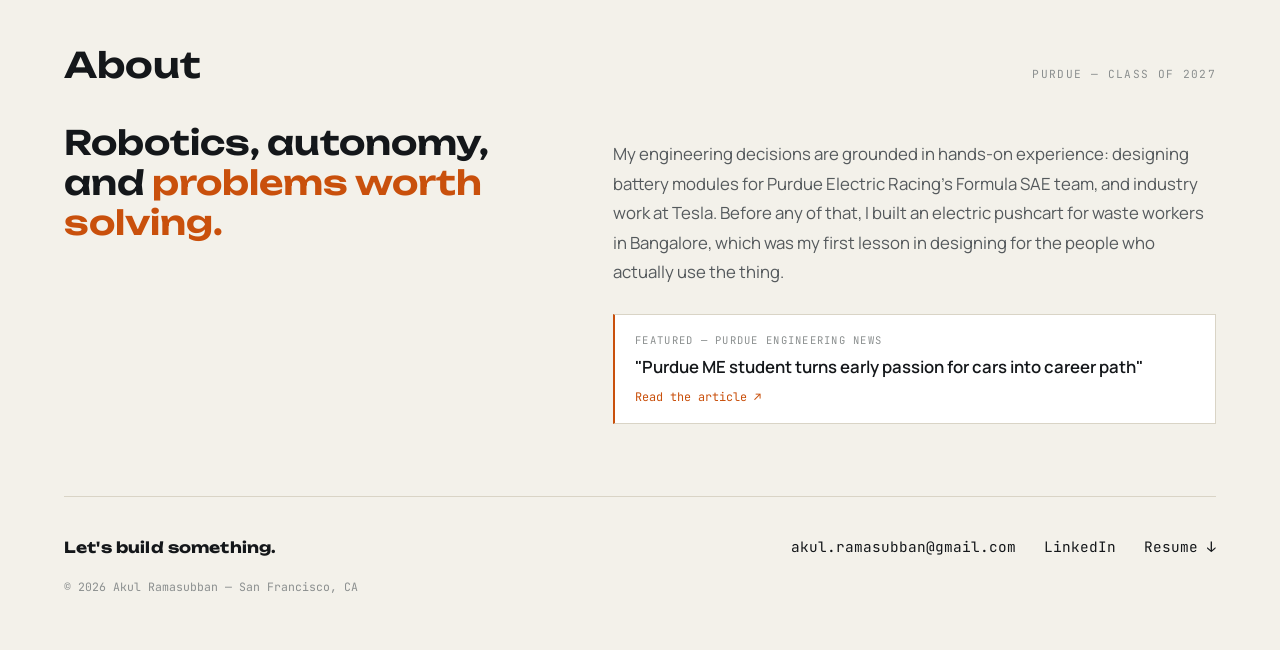
==== commit 825d1b1b: "Add Purdue Engineering news feature to About section Co-Authored-By: Claude Opus 5.5 <noreply@anthro" ====
--- a/index.html
+++ b/index.html
@@ -9,6 +9,13 @@
 <link rel="preconnect" href="https://fonts.gstatic.com" crossorigin>
 <link href="https://fonts.googleapis.com/css2?family=Unbounded:wght@500;600;700;800&family=Manrope:wght@400;500;600;700&family=JetBrains+Mono:wght@400;500;600&display=swap" rel="stylesheet">
 <link rel="stylesheet" href="styles.css">
+<script type="text/javascript">
+    (function(c,l,a,r,i,t,y){
+        c[a]=c[a]||function(){(c[a].q=c[a].q||[]).push(arguments)};
+        t=l.createElement(r);t.async=1;t.src="https://www.clarity.ms/tag/"+i;
+        y=l.getElementsByTagName(r)[0];y.parentNode.insertBefore(t,y);
+    })(window, document, "clarity", "script", "yq788i6fkq");
+</script>
 </head>
 <body>
 <div class="wrap">
@@ -17,19 +24,19 @@
     <nav class="mono">
       <a href="#work">Work</a>
       <a href="#about">About</a>
-      <a href="assets/resume.pdf">Resume</a>
+      <a href="assets/resume.pdf" data-goatcounter-click="resume-download">Resume</a>
       <div class="nav-contact">
         <button class="contact-toggle" type="button" aria-haspopup="true" aria-expanded="false">Contact</button>
         <div class="contact-panel" role="menu">
-          <a href="mailto:akul.ramasubban@gmail.com" role="menuitem">
+          <a href="mailto:akul.ramasubban@gmail.com" data-goatcounter-click="email-click" role="menuitem">
             <svg viewBox="0 0 24 24" fill="none" stroke-width="1.6"><rect x="3" y="5" width="18" height="14" rx="1.5"/><path d="M4 6.5l8 6 8-6"/></svg>
             akul.ramasubban@gmail.com
           </a>
-          <a href="tel:+16503137267" role="menuitem">
+          <a href="tel:+16503137267" data-goatcounter-click="phone-click" role="menuitem">
             <svg viewBox="0 0 24 24" fill="none" stroke-width="1.6"><path d="M5 4h4l1.5 4-2 2c1 2.5 3 4.5 5.5 5.5l2-2 4 1.5v4c0 .8-.7 1.5-1.5 1.5C10.5 20.5 3.5 13.5 3.5 5.5 3.5 4.7 4.2 4 5 4z"/></svg>
             (650) 313-7267
           </a>
-          <a href="https://www.linkedin.com/in/akulramasubban/" target="_blank" rel="noopener" role="menuitem">
+          <a href="https://www.linkedin.com/in/akulramasubban/" data-goatcounter-click="linkedin-click" target="_blank" rel="noopener" role="menuitem">
             <span class="badge">in</span>
             linkedin.com/in/akulramasubban
           </a>
@@ -211,6 +218,11 @@
           for Purdue Electric Racing's Formula SAE team, and industry work at Tesla. Before any of
           that, I built an electric pushcart for waste workers in Bangalore, which was my first
           lesson in designing for the people who actually use the thing.</p>
+        <a class="press-card" href="https://engineering.purdue.edu/Engr/AboutUs/News/Features/2025/2026-0710-Purdue-ME-student-turns-early-passion-for-cars-into-career-path" data-goatcounter-click="press-purdue-about" target="_blank" rel="noopener">
+          <span class="press-k mono">Featured — Purdue Engineering News</span>
+          <span class="press-title">"Purdue ME student turns early passion for cars into career path"</span>
+          <span class="press-cta mono">Read the article ↗</span>
+        </a>
       </div>
     </div>
   </section>
@@ -219,14 +231,15 @@
     <div class="fgrid">
       <div class="brand display">Let's build something.</div>
       <div class="flinks mono">
-        <a href="mailto:akul.ramasubban@gmail.com">akul.ramasubban@gmail.com</a>
-        <a href="https://www.linkedin.com/in/akulramasubban/">LinkedIn</a>
-        <a href="assets/resume.pdf">Resume ↓</a>
+        <a href="mailto:akul.ramasubban@gmail.com" data-goatcounter-click="email-click">akul.ramasubban@gmail.com</a>
+        <a href="https://www.linkedin.com/in/akulramasubban/" data-goatcounter-click="linkedin-click">LinkedIn</a>
+        <a href="assets/resume.pdf" data-goatcounter-click="resume-download">Resume ↓</a>
       </div>
     </div>
     <div class="fprint mono">© 2026 Akul Ramasubban — San Francisco, CA</div>
   </footer>
 </div>
 <script src="script.js"></script>
+<script data-goatcounter="https://akram.goatcounter.com/count" async src="//gc.zgo.at/count.js"></script>
 </body>
 </html>
--- a/styles.css
+++ b/styles.css
@@ -182,6 +182,11 @@
 .about p + p{margin-top:16px;}
 .about .big-word{font-size:clamp(1.6rem,3vw,2.1rem); font-weight:600; line-height:1.2;}
 .about .big-word em{color:var(--accent); font-style:normal;}
+.press-card{display:block; margin-top:28px; padding:18px 20px; border:1px solid var(--line); border-left:2px solid var(--accent); background:var(--bg-card); color:var(--text); text-decoration:none; transition:border-color .2s, background .2s;}
+.press-card:hover{border-color:var(--accent); background:var(--accent-soft);}
+.press-k{display:block; font-size:0.66rem; text-transform:uppercase; letter-spacing:0.12em; color:var(--text-faint); margin-bottom:8px;}
+.press-title{display:block; font-size:1.05rem; font-weight:600; line-height:1.4;}
+.press-cta{display:block; margin-top:10px; font-size:0.74rem; color:var(--accent);}
 
 /* footer */
 footer{padding-block:40px 56px; border-top:1px solid var(--line);}
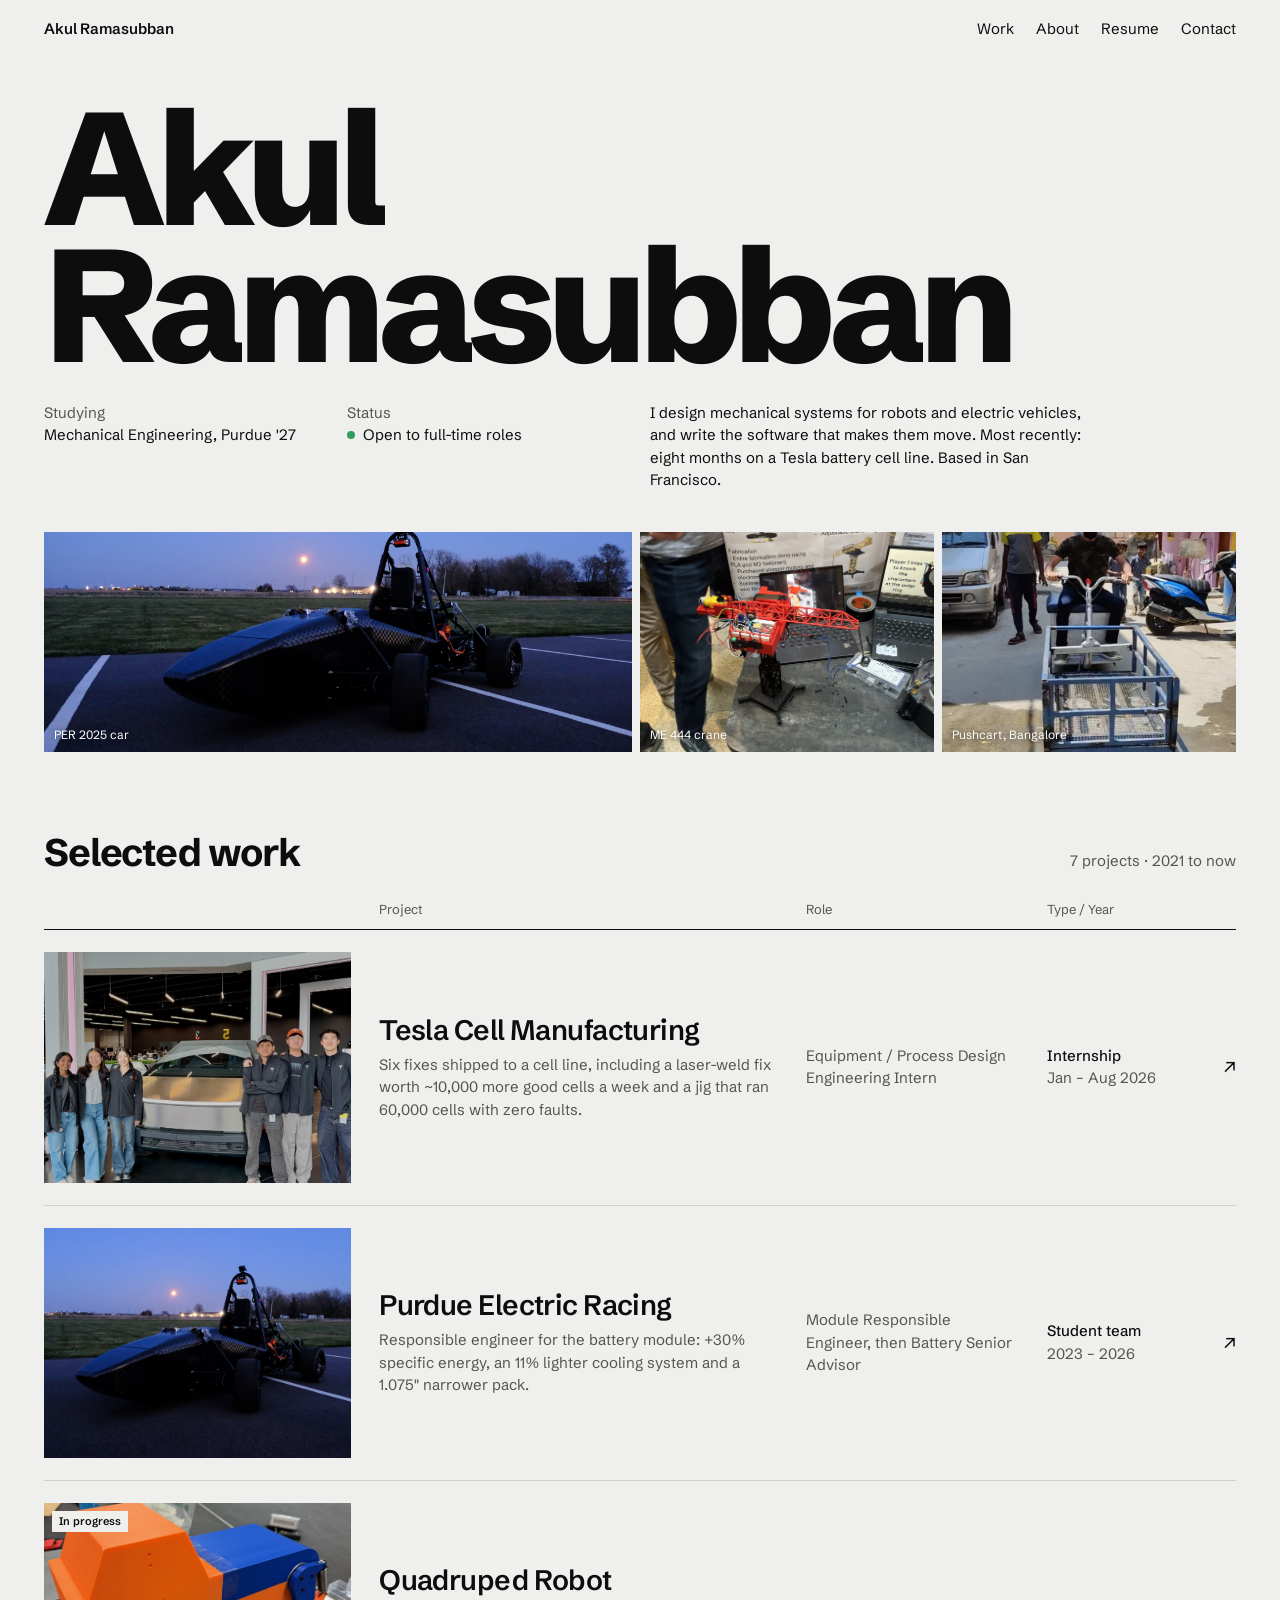
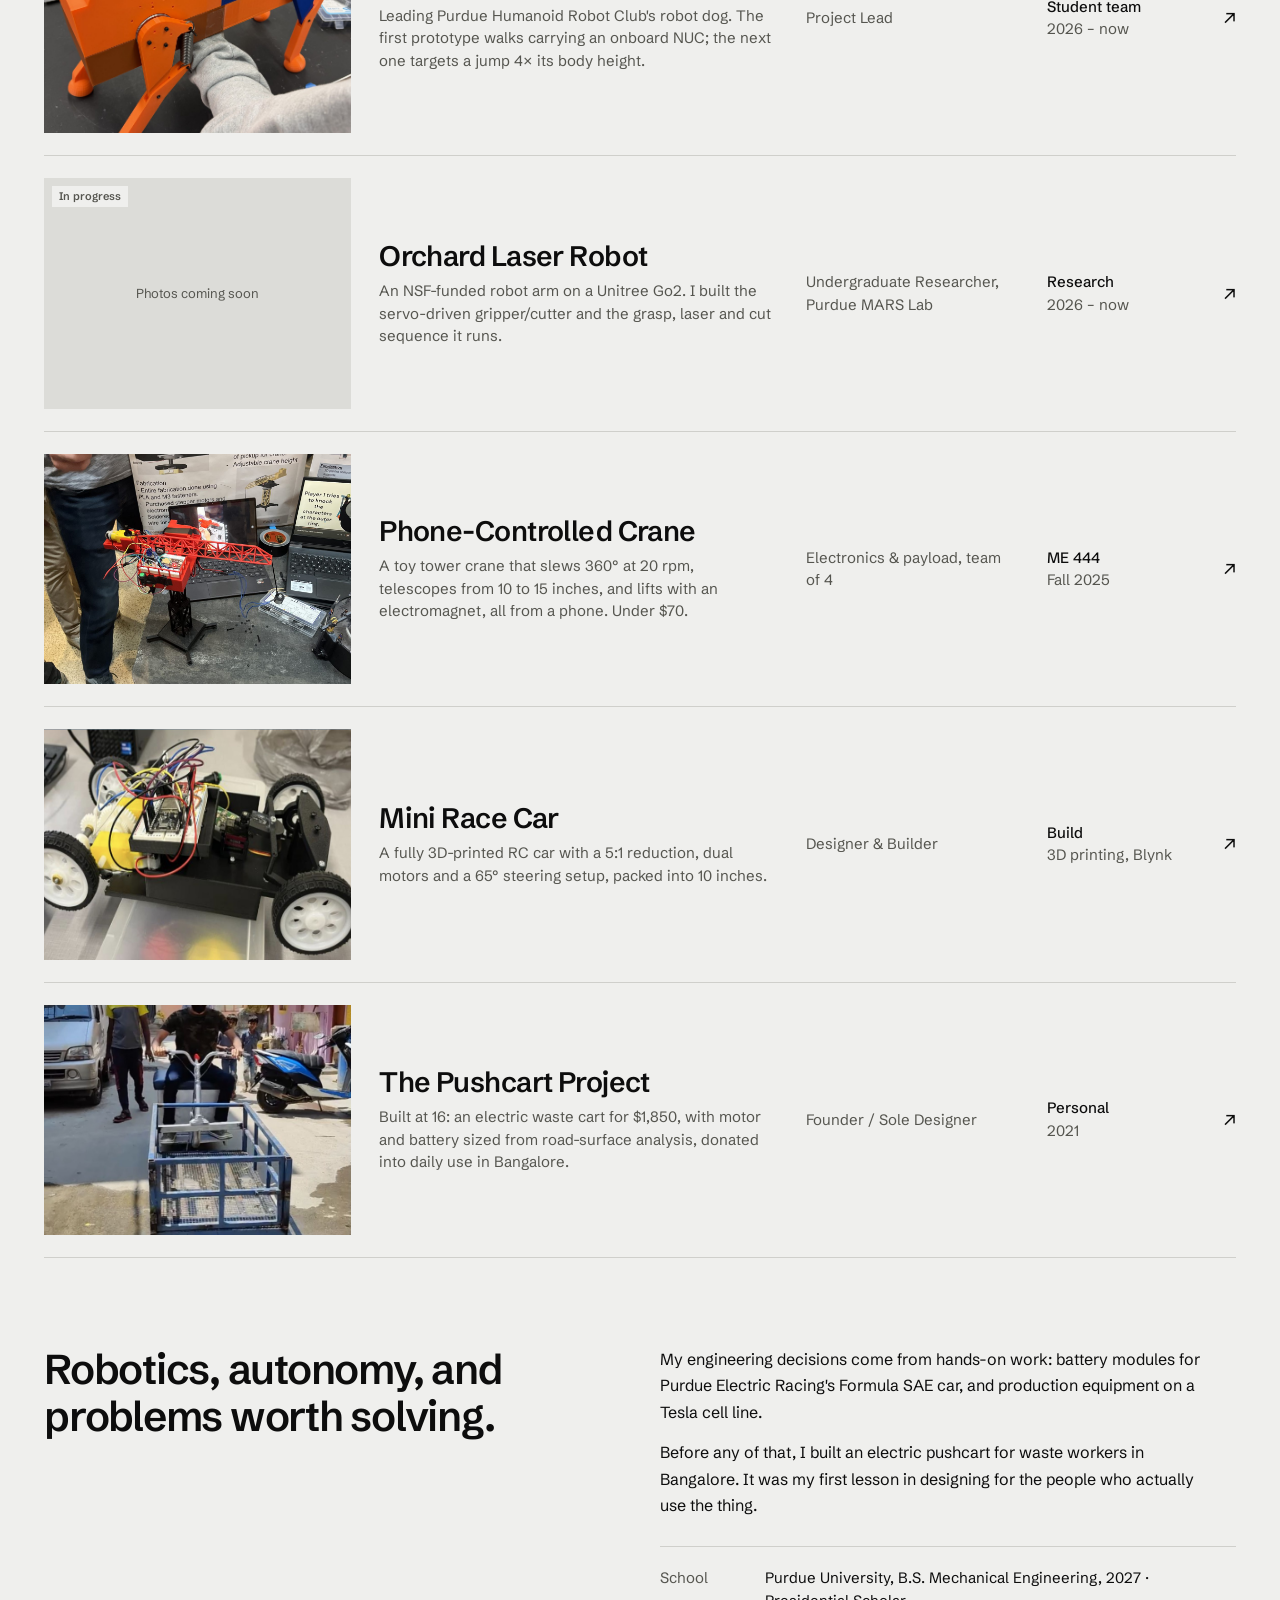
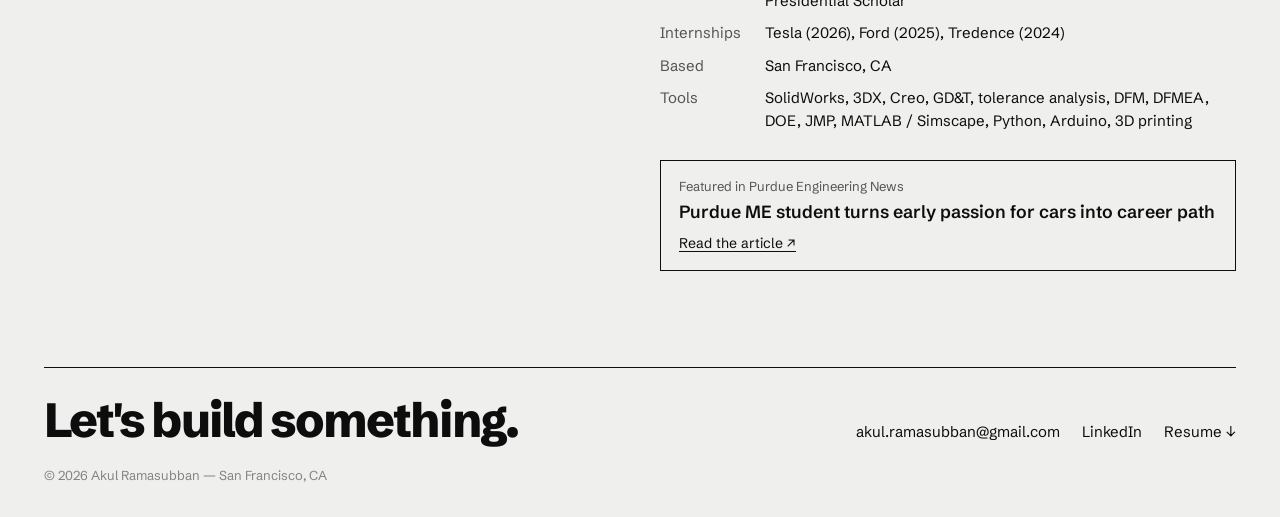
==== commit 744816eb: "Redesign site in the "Index" style and quantify project write-ups - New look: light grey paper, blac" ====
--- a/index.html
+++ b/index.html
@@ -4,11 +4,14 @@
 <meta charset="UTF-8">
 <meta name="viewport" content="width=device-width, initial-scale=1">
 <title>Akul Ramasubban — Mechanical Engineer</title>
-<meta name="description" content="Mechanical engineering portfolio — battery systems, robotics, and manufacturing.">
+<meta name="description" content="Mechanical engineering portfolio of Akul Ramasubban: battery systems at Tesla and Purdue Electric Racing, quadruped robots, and hardware builds.">
+<meta property="og:title" content="Akul Ramasubban — Mechanical Engineer">
+<meta property="og:description" content="Battery systems, robotics and hardware builds. Purdue ME '27.">
+<meta property="og:image" content="assets/images/battery-pack/per-car.jpg">
 <link rel="preconnect" href="https://fonts.googleapis.com">
 <link rel="preconnect" href="https://fonts.gstatic.com" crossorigin>
-<link href="https://fonts.googleapis.com/css2?family=Unbounded:wght@500;600;700;800&family=Manrope:wght@400;500;600;700&family=JetBrains+Mono:wght@400;500;600&display=swap" rel="stylesheet">
-<link rel="stylesheet" href="styles.css">
+<link href="https://fonts.googleapis.com/css2?family=Schibsted+Grotesk:wght@400;500;600;700;800&display=swap" rel="stylesheet">
+<link rel="stylesheet" href="styles.css?v=7">
 <script type="text/javascript">
     (function(c,l,a,r,i,t,y){
         c[a]=c[a]||function(){(c[a].q=c[a].q||[]).push(arguments)};
@@ -20,8 +23,8 @@
 <body>
 <div class="wrap">
   <header>
-    <a class="brand display" href="index.html">AKUL R.<span class="dot">/</span></a>
-    <nav class="mono">
+    <a class="brand" href="index.html">Akul Ramasubban</a>
+    <nav>
       <a href="#work">Work</a>
       <a href="#about">About</a>
       <a href="assets/resume.pdf" data-goatcounter-click="resume-download">Resume</a>
@@ -45,201 +48,112 @@
     </nav>
   </header>
 
-  <div class="hero">
-    <div class="hero-main">
-      <div class="eyebrow mono">MECHANICAL ENGINEERING — PURDUE UNIVERSITY</div>
-      <h1 class="display">Akul<br>Ramasubban</h1>
-      <p class="lede">
-        I'm a mechanical engineering student at Purdue with a strong interest in robotics, energy,
-        and autonomous vehicles. I like pairing a strong mechanical design background with software
-        to build cutting-edge technology.
-      </p>
-    </div>
-    <div class="hero-meta">
-      <div class="headshot">
-        <img src="assets/images/akul.jpg" alt="Akul Ramasubban" loading="lazy">
-      </div>
-      <div class="meta-item">
-        <span class="k mono">Status</span>
-        <span class="v"><span class="status-dot"></span>Open to full-time roles</span>
-      </div>
-      <div class="meta-item">
-        <span class="k mono">Based</span>
-        <span class="v">San Francisco, CA</span>
-      </div>
-      <div class="meta-item">
-        <span class="k mono">Focus</span>
-        <span class="v">Design / Autonomy</span>
-      </div>
-    </div>
+  <h1 class="name">Akul<br>Ramasubban</h1>
+  <div class="sub">
+    <div><span class="k">Studying</span>Mechanical Engineering, Purdue '27</div>
+    <div><span class="k">Status</span><span class="status-dot" aria-hidden="true"></span>Open to full-time roles</div>
+    <p>I design mechanical systems for robots and electric vehicles, and write the software that makes them move. Most recently: eight months on a Tesla battery cell line. Based in San Francisco.</p>
   </div>
 
-  <section id="work">
-    <div class="section-head">
-      <h2 class="display">Selected Work</h2>
-      <span class="tag mono">2021 — PRESENT</span>
-    </div>
-    <div class="grid">
+  <div class="strip">
+    <figure><img src="assets/images/battery-pack/per-car.jpg" style="object-position:center 60%" alt="Purdue Electric Racing's 2025 Formula SAE electric car"><figcaption>PER 2025 car</figcaption></figure>
+    <figure><img src="assets/images/crane/crane-final.jpg" alt="Red 3D-printed tower crane"><figcaption>ME 444 crane</figcaption></figure>
+    <figure><img src="assets/images/pushcart/cart-deployed.jpg" alt="Electric pushcart in use on a street in Bangalore"><figcaption>Pushcart, Bangalore</figcaption></figure>
+  </div>
 
-      <div class="card feature">
-        <div class="proj-art nda-art">
-          <img class="tesla-logo" src="assets/images/tesla/tesla-logo.png" alt="Tesla logo" loading="lazy">
-          <span class="nda-tag mono">NDA — no photos</span>
-        </div>
-        <div class="card-body">
-          <h3>Tesla — Cell Manufacturing</h3>
-          <p>Eight months on a battery cell line: an accelerated vibration test jig, a small
-            autonomous tool that fixes a supplier&rsquo;s misaligned parts, and a laser-weld root cause
-            hunt that raised cell yield. No photos (NDA), but the
-            stories are on the page.</p>
-          <div class="chips mono"><span class="chip">EQUIPMENT DESIGN</span><span class="chip">LASER WELDING</span><span class="chip">RCA / DOE</span></div>
-          <a class="go mono" href="projects/tesla.html">View projects →</a>
-        </div>
-      </div>
+  <section class="idx" id="work">
+    <div class="idx-top"><h2>Selected work</h2><span>7 projects · 2021 to now</span></div>
+    <div class="idx-h"><span></span><span>Project</span><span>Role</span><span>Type / Year</span><span></span></div>
 
-      <div class="card feature">
-        <div class="proj-art has-photo">
-          <img class="photo" style="object-position:center 60%" src="assets/images/battery-pack/per-car.jpg" alt="Purdue Electric Racing's 2025 Formula SAE electric car at dusk" loading="lazy">
-        </div>
-        <div class="card-body">
-          <h3>Purdue Electric Racing</h3>
-          <div class="card-role mono">Battery Senior Advisor — Battery Pack &amp; Thermal</div>
-          <p>Reworked the module architecture for a 30% gain in energy density, then built a
-            thermal interface/spacer system that lifted cooling performance 10% — validated on
-            an Arduino-instrumented rig ahead of a 100% leak-free tech inspection.</p>
-          <div class="chips mono"><span class="chip">MECHANICAL DESIGN</span><span class="chip">MANUFACTURING</span><span class="chip">TESTING</span></div>
-          <a class="go mono" href="projects/battery-pack.html">View case study →</a>
-        </div>
-      </div>
+    <a class="row" href="projects/tesla.html">
+      <span class="mini"><img src="assets/images/tesla/tesla-team.jpg" style="object-position:center 70%" alt="Akul with friends at Tesla" loading="lazy"></span>
+      <span class="info"><span class="t">Tesla Cell Manufacturing</span><span class="d">Six fixes shipped to a cell line, including a laser-weld fix worth ~10,000 more good cells a week and a jig that ran 60,000 cells with zero faults.</span></span>
+      <span class="r">Equipment / Process Design Engineering Intern</span>
+      <span class="y"><b>Internship</b>Jan – Aug 2026</span>
+      <span class="ar" aria-hidden="true">↗</span>
+    </a>
 
-      <div class="card feature">
-        <div class="proj-art has-photo">
-          <img class="photo" style="object-fit:contain; background:linear-gradient(90deg,#f6f6f6 0 50%,#dedede 50%)" src="assets/images/quadruped/quadruped-iso.png" alt="CAD render of the Purdue Humanoid Robot Club quadruped" loading="lazy">
-        </div>
-        <div class="card-body">
-          <h3>Humanoid Robot Club</h3>
-          <div class="card-role mono">Quadruped Project Lead</div>
-          <p>Leading Purdue Humanoid Robot Club's quadruped: a team-built robot dog.
-            I focus on design validation, electronics integration, and MuJoCo simulation as we
-            compare different leg designs. Work in progress.</p>
-          <div class="chips mono"><span class="chip">MUJOCO</span><span class="chip">DESIGN VALIDATION</span><span class="chip">ELECTRONICS</span></div>
-          <a class="go mono" href="projects/quadruped.html">View case study →</a>
-        </div>
-      </div>
+    <a class="row" href="projects/battery-pack.html">
+      <span class="mini"><img src="assets/images/battery-pack/per-car.jpg" style="object-position:center 60%" alt="PER 2025 car" loading="lazy"></span>
+      <span class="info"><span class="t">Purdue Electric Racing</span><span class="d">Responsible engineer for the battery module: +30% specific energy, an 11% lighter cooling system and a 1.075″ narrower pack.</span></span>
+      <span class="r">Module Responsible Engineer, then Battery Senior Advisor</span>
+      <span class="y"><b>Student team</b>2023 – 2026</span>
+      <span class="ar" aria-hidden="true">↗</span>
+    </a>
 
-      <div class="card">
-        <div class="proj-art has-photo">
-          <img class="photo" style="object-position:center 45%" src="assets/images/crane/crane-final.jpg" alt="Red 3D-printed phone-controlled tower crane" loading="lazy">
-        </div>
-        <div class="card-body">
-          <h3>Phone-Controlled Crane Arm</h3>
-          <p>A toy tower crane built with a team of four: a telescoping tower to fit a 10-inch box,
-            360° slewing on a stepper motor, and an electromagnet on a spool, all driven from a
-            phone.</p>
-          <div class="chips mono"><span class="chip">CREO</span><span class="chip">ESP32 / BLYNK</span><span class="chip">3D PRINTING</span></div>
-          <a class="go mono" href="projects/crane.html">View case study →</a>
-        </div>
-      </div>
+    <a class="row" href="projects/quadruped.html">
+      <span class="mini"><img src="assets/images/quadruped/quadruped-built.jpg" style="object-position:center 60%" alt="Assembled quadruped robot prototype" loading="lazy"><span class="tag">In progress</span></span>
+      <span class="info"><span class="t">Quadruped Robot</span><span class="d">Leading Purdue Humanoid Robot Club's robot dog. The first prototype walks carrying an onboard NUC; the next one targets a jump 4× its body height.</span></span>
+      <span class="r">Project Lead</span>
+      <span class="y"><b>Student team</b>2026 – now</span>
+      <span class="ar" aria-hidden="true">↗</span>
+    </a>
 
-      <div class="card">
-        <div class="proj-art has-photo">
-          <img class="photo" src="assets/images/racecar/racecar.jpg" alt="3D-printed phone-controlled mini race car with dual motors and servo steering" loading="lazy">
-        </div>
-        <div class="card-body">
-          <h3>Phone-Controlled Mini Race Car</h3>
-          <p>A fully 3D-printed RC car with a 5:1 gear reduction, dual-motor drive, and custom
-            servo steering, controlled from a phone through a custom Blynk app — all packed
-            into a 10-inch footprint around existing motors.</p>
-          <div class="chips mono"><span class="chip">3D PRINTING</span><span class="chip">BLYNK</span><span class="chip">MECHATRONICS</span></div>
-          <a class="go mono" href="projects/racecar.html">View case study →</a>
-        </div>
-      </div>
+    <a class="row" href="projects/orchard-robot.html">
+      <span class="mini soon">Photos coming soon<span class="tag">In progress</span></span>
+      <span class="info"><span class="t">Orchard Laser Robot</span><span class="d">An NSF-funded robot arm on a Unitree Go2. I built the servo-driven gripper/cutter and the grasp, laser and cut sequence it runs.</span></span>
+      <span class="r">Undergraduate Researcher, Purdue MARS Lab</span>
+      <span class="y"><b>Research</b>2026 – now</span>
+      <span class="ar" aria-hidden="true">↗</span>
+    </a>
 
-      <div class="card">
-        <div class="proj-art">
-          <svg viewBox="0 0 320 240" fill="none">
-            <g class="a" stroke-width="2" stroke-linecap="round" stroke-linejoin="round">
-              <rect x="60" y="140" width="60" height="30" rx="4"/>
-              <path d="M65 170 L50 200 M115 170 L100 200 M65 170 L80 200 M115 170 L96 200"/>
-              <path d="M110 145 L160 100 L182 100"/>
-              <circle cx="188" cy="100" r="6"/>
-            </g>
-            <g class="b" stroke-width="1.6" stroke-linecap="round">
-              <path d="M220 205 Q216 150 236 108"/>
-              <ellipse cx="238" cy="100" rx="16" ry="9" transform="rotate(-30 238 100)"/>
-              <ellipse cx="256" cy="120" rx="14" ry="8" transform="rotate(20 256 120)"/>
-              <ellipse cx="252" cy="150" rx="13" ry="7" transform="rotate(-10 252 150)"/>
-            </g>
-            <g class="dim" stroke-width="1" stroke-dasharray="3 3">
-              <polygon points="222,84 256,92 262,116 236,124"/>
-            </g>
-            <g class="dim" stroke-width="1">
-              <circle cx="238" cy="100" r="14"/>
-              <path d="M238 90 v6 M238 104 v6 M228 100 h6 M242 100 h6"/>
-            </g>
-          </svg>
-        </div>
-        <div class="card-body">
-          <h3>Autonomous Orchard Laser Robot</h3>
-          <p>A robotic arm on a Unitree quadruped with a DINO/SAM perception pipeline that
-            segments diseased foliage, now being adapted from spraying to targeted laser
-            treatment. Work in progress.</p>
-          <div class="chips mono"><span class="chip">ROS2</span><span class="chip">DINO/SAM</span><span class="chip">UNITREE</span></div>
-          <a class="go mono" href="projects/orchard-robot.html">View case study →</a>
-        </div>
-      </div>
+    <a class="row" href="projects/crane.html">
+      <span class="mini"><img src="assets/images/crane/crane-final.jpg" style="object-position:center 45%" alt="3D-printed tower crane" loading="lazy"></span>
+      <span class="info"><span class="t">Phone-Controlled Crane</span><span class="d">A toy tower crane that slews 360° at 20 rpm, telescopes from 10 to 15 inches, and lifts with an electromagnet, all from a phone. Under $70.</span></span>
+      <span class="r">Electronics &amp; payload, team of 4</span>
+      <span class="y"><b>ME 444</b>Fall 2025</span>
+      <span class="ar" aria-hidden="true">↗</span>
+    </a>
 
-      <div class="card">
-        <div class="proj-art has-photo">
-          <img class="photo" src="assets/images/pushcart/cart-deployed.jpg" alt="Electric pushcart in use at a market street in Bangalore" loading="lazy">
-        </div>
-        <div class="card-body">
-          <h3>The Pushcart Project</h3>
-          <p>Designed and built a functional electric waste-cart for under $2,000 to replace
-            ICE pushcarts in Bangalore, then donated it into daily use — a self-directed build
-            from first sketch to deployed hardware.</p>
-          <div class="chips mono"><span class="chip">CAD</span><span class="chip">DFM</span><span class="chip">FIELD TEST</span></div>
-          <a class="go mono" href="projects/pushcart.html">View case study →</a>
-        </div>
-      </div>
+    <a class="row" href="projects/racecar.html">
+      <span class="mini"><img src="assets/images/racecar/racecar.jpg" alt="3D-printed RC race car" loading="lazy"></span>
+      <span class="info"><span class="t">Mini Race Car</span><span class="d">A fully 3D-printed RC car with a 5:1 reduction, dual motors and a 65° steering setup, packed into 10 inches.</span></span>
+      <span class="r">Designer &amp; Builder</span>
+      <span class="y"><b>Build</b>3D printing, Blynk</span>
+      <span class="ar" aria-hidden="true">↗</span>
+    </a>
 
-    </div>
+    <a class="row" href="projects/pushcart.html">
+      <span class="mini"><img src="assets/images/pushcart/cart-deployed.jpg" alt="Electric pushcart in Bangalore" loading="lazy"></span>
+      <span class="info"><span class="t">The Pushcart Project</span><span class="d">Built at 16: an electric waste cart for $1,850, with motor and battery sized from road-surface analysis, donated into daily use in Bangalore.</span></span>
+      <span class="r">Founder / Sole Designer</span>
+      <span class="y"><b>Personal</b>2021</span>
+      <span class="ar" aria-hidden="true">↗</span>
+    </a>
   </section>
 
-  <section id="about">
-    <div class="section-head">
-      <h2 class="display">About</h2>
-      <span class="tag mono">PURDUE — CLASS OF 2027</span>
-    </div>
-    <div class="about">
-      <div class="big-word display">Robotics, autonomy, and <em>problems worth solving.</em></div>
-      <div>
-        <p>My engineering decisions are grounded in hands-on experience: designing battery modules
-          for Purdue Electric Racing's Formula SAE team, and industry work at Tesla. Before any of
-          that, I built an electric pushcart for waste workers in Bangalore, which was my first
-          lesson in designing for the people who actually use the thing.</p>
-        <a class="press-card" href="https://engineering.purdue.edu/Engr/AboutUs/News/Features/2025/2026-0710-Purdue-ME-student-turns-early-passion-for-cars-into-career-path" data-goatcounter-click="press-purdue-about" target="_blank" rel="noopener">
-          <span class="press-k mono">Featured — Purdue Engineering News</span>
-          <span class="press-title">"Purdue ME student turns early passion for cars into career path"</span>
-          <span class="press-cta mono">Read the article ↗</span>
-        </a>
-      </div>
+  <section class="about" id="about">
+    <p class="big">Robotics, autonomy, and problems worth solving.</p>
+    <div>
+      <p>My engineering decisions come from hands-on work: battery modules for Purdue Electric Racing's Formula SAE car, and production equipment on a Tesla cell line.</p>
+      <p>Before any of that, I built an electric pushcart for waste workers in Bangalore. It was my first lesson in designing for the people who actually use the thing.</p>
+      <dl class="facts">
+        <dt>School</dt><dd>Purdue University, B.S. Mechanical Engineering, 2027 · Presidential Scholar</dd>
+        <dt>Internships</dt><dd>Tesla (2026), Ford (2025), Tredence (2024)</dd>
+        <dt>Based</dt><dd>San Francisco, CA</dd>
+        <dt>Tools</dt><dd>SolidWorks, 3DX, Creo, GD&amp;T, tolerance analysis, DFM, DFMEA, DOE, JMP, MATLAB / Simscape, Python, Arduino, 3D printing</dd>
+      </dl>
+      <a class="press-card" href="https://engineering.purdue.edu/Engr/AboutUs/News/Features/2025/2026-0710-Purdue-ME-student-turns-early-passion-for-cars-into-career-path" data-goatcounter-click="press-purdue-about" target="_blank" rel="noopener">
+        <span class="press-k">Featured in Purdue Engineering News</span>
+        <span class="press-title">Purdue ME student turns early passion for cars into career path</span>
+        <span class="press-cta">Read the article ↗</span>
+      </a>
     </div>
   </section>
 
   <footer id="contact">
     <div class="fgrid">
-      <div class="brand display">Let's build something.</div>
-      <div class="flinks mono">
+      <div class="brand">Let's build something.</div>
+      <div class="flinks">
         <a href="mailto:akul.ramasubban@gmail.com" data-goatcounter-click="email-click">akul.ramasubban@gmail.com</a>
         <a href="https://www.linkedin.com/in/akulramasubban/" data-goatcounter-click="linkedin-click">LinkedIn</a>
         <a href="assets/resume.pdf" data-goatcounter-click="resume-download">Resume ↓</a>
       </div>
     </div>
-    <div class="fprint mono">© 2026 Akul Ramasubban — San Francisco, CA</div>
+    <div class="fprint">© 2026 Akul Ramasubban — San Francisco, CA</div>
   </footer>
 </div>
-<script src="script.js"></script>
+<script src="script.js?v=7"></script>
 <script data-goatcounter="https://akram.goatcounter.com/count" async src="//gc.zgo.at/count.js"></script>
 </body>
 </html>
--- a/styles.css
+++ b/styles.css
@@ -1,390 +1,279 @@
-/* ---- design system ----
-   color   : deep blue-black ground, warm vellum text, safety-orange accent
-             (inspection-tag / hazard-marking orange), muted blueprint-cyan
-             for secondary linework.
-   type    : Unbounded (heavy, geometric display) for headlines / section
-             titles, Manrope for body copy, JetBrains Mono for labels/tags.
-   layout  : full-width editorial canvas; project cards on the home page
-             link out to dedicated case-study pages under /projects/.
+/* ---- design system: "Index" ----
+   color   : warm-neutral grey paper, near-black ink, no accent color.
+             The photos supply all the color on the page.
+   type    : Schibsted Grotesk for everything; hierarchy comes from size,
+             weight and tight tracking on the big lines.
+   layout  : full-width canvas. Home page is a big name, a photo strip and
+             a project index (one photo per row). Case studies live under
+             /projects/ and share the same header, footer and tokens.
 */
 :root{
-  --bg:#0a0c10; --bg-raised:#12151a; --bg-card:#0f1216;
-  --line:#22262c; --line-strong:#383e46;
-  --text:#eae6da; --text-dim:#9a9d9f; --text-faint:#5c6066;
-  --accent:#ff7a33; --accent-soft:rgba(255,122,51,0.14);
-  --blueprint:#6bb2d1;
-}
-@media (prefers-color-scheme: light){
-  :root:not([data-theme="dark"]){
-    --bg:#f3f1ea; --bg-raised:#fffdf9; --bg-card:#ffffff;
-    --line:#d9d4c6; --line-strong:#b9b3a2;
-    --text:#14171a; --text-dim:#54595c; --text-faint:#8b8f8f;
-    --accent:#c9500c; --accent-soft:rgba(201,80,12,0.10); --blueprint:#25708f;
-  }
-}
-:root[data-theme="light"]{
-  --bg:#f3f1ea; --bg-raised:#fffdf9; --bg-card:#ffffff;
-  --line:#d9d4c6; --line-strong:#b9b3a2;
-  --text:#14171a; --text-dim:#54595c; --text-faint:#8b8f8f;
-  --accent:#c9500c; --accent-soft:rgba(201,80,12,0.10); --blueprint:#25708f;
-}
-:root[data-theme="dark"]{
-  --bg:#0a0c10; --bg-raised:#12151a; --bg-card:#0f1216;
-  --line:#22262c; --line-strong:#383e46;
-  --text:#eae6da; --text-dim:#9a9d9f; --text-faint:#5c6066;
-  --accent:#ff7a33; --accent-soft:rgba(255,122,51,0.14); --blueprint:#6bb2d1;
+  --bg:#efefed; --bg-raised:#f7f7f5; --bg-card:#f7f7f5; --ph:#dcdcd8;
+  --line:#cfcfcb; --line-strong:#9c9c97;
+  --text:#0d0d0d; --text-dim:#55554f; --text-faint:#84847e;
+  --band:#0d0d0d; --on-band:#efefed; --on-band-dim:#a3a39e; --band-line:#3a3a37; --red:#d23b30;
+  color-scheme:light;
 }
 
 *{box-sizing:border-box;}
-html,body{background:var(--bg);}
+html,body{background:var(--bg); overflow-x:clip;}
+html{scroll-behavior:smooth;}
 body{
   margin:0; color:var(--text);
-  font-family:'Manrope',system-ui,-apple-system,sans-serif;
-  -webkit-font-smoothing:antialiased;
-  background-image:radial-gradient(var(--line) 1px, transparent 1px);
-  background-size:28px 28px;
-  background-attachment:fixed;
-}
-.display{font-family:'Unbounded',system-ui,sans-serif;}
-.mono{font-family:'JetBrains Mono',ui-monospace,'SF Mono',Menlo,monospace;}
+  font-family:'Schibsted Grotesk',system-ui,-apple-system,sans-serif;
+  font-size:16px; line-height:1.5; -webkit-font-smoothing:antialiased;
+}
+.display,.mono{font-family:inherit;}
 a{color:inherit;}
 h1,h2,h3{text-wrap:balance; margin:0;}
+p{margin:0;}
 img{max-width:100%;}
-::selection{background:var(--accent-soft); color:var(--accent);}
-a:focus-visible, button:focus-visible{outline:2px solid var(--accent); outline-offset:3px;}
-
-.wrap{max-width:1320px; margin:0 auto; padding-inline:clamp(20px,5vw,64px);}
-
-/* header */
-header{display:flex; align-items:center; justify-content:space-between; padding-block:26px;}
-.brand{font-size:0.95rem; font-weight:700; letter-spacing:0.01em; text-decoration:none;}
-.brand .dot{color:var(--accent);}
-nav{display:flex; gap:32px; flex-wrap:wrap; align-items:center;}
-nav a{
-  font-size:0.72rem; text-transform:uppercase; letter-spacing:0.14em;
-  text-decoration:none; color:var(--text-dim);
-  padding-bottom:3px; border-bottom:1px solid transparent;
-  transition:color .15s, border-color .15s;
-}
-nav a:hover{color:var(--accent); border-color:var(--accent);}
-
-/* contact dropdown */
+::selection{background:var(--text); color:var(--bg);}
+a:focus-visible, button:focus-visible{outline:2px solid var(--text); outline-offset:3px;}
+@media (prefers-reduced-motion:reduce){ html{scroll-behavior:auto;} *{transition:none!important;} }
+
+.wrap{max-width:1500px; margin:0 auto; padding-inline:clamp(16px,3.5vw,44px);}
+
+/* ---------- header ---------- */
+header{position:relative; display:flex; align-items:center; justify-content:space-between; padding-block:18px; gap:14px; flex-wrap:wrap; font-size:15px;}
+.brand{font-weight:600; text-decoration:none;}
+nav{display:flex; gap:22px; flex-wrap:wrap; align-items:center;}
+nav a, .contact-toggle{text-decoration:none; color:var(--text);}
+nav a:hover, .contact-toggle:hover, .contact-toggle[aria-expanded="true"]{text-decoration:underline; text-underline-offset:4px;}
+
 .nav-contact{position:relative;}
-.contact-toggle{
-  background:none; border:none; padding:0 0 3px; margin:0; cursor:pointer;
-  font-family:'JetBrains Mono',monospace;
-  font-size:0.72rem; text-transform:uppercase; letter-spacing:0.14em;
-  color:var(--text-dim); border-bottom:1px solid transparent;
-  transition:color .15s, border-color .15s;
-}
-.contact-toggle:hover, .contact-toggle[aria-expanded="true"]{color:var(--accent); border-color:var(--accent);}
+.contact-toggle{background:none; border:none; padding:0; margin:0; cursor:pointer; font:inherit;}
 .contact-panel{
-  display:none; flex-direction:column; gap:8px;
-  position:absolute; top:calc(100% + 16px); right:0; min-width:250px;
-  background:var(--bg-card); border:1px solid var(--line); padding:12px; z-index:50;
+  display:none; flex-direction:column;
+  position:absolute; top:calc(100% + 12px); right:0; min-width:280px;
+  background:var(--bg-raised); border:1px solid var(--text); z-index:50;
 }
 .contact-panel.open{display:flex;}
 .contact-panel a{
-  display:flex; align-items:center; gap:12px;
-  padding:9px 10px; border:1px solid var(--line);
-  text-decoration:none; color:var(--text); font-size:0.86rem;
-  transition:border-color .15s, color .15s;
-}
-.contact-panel a:hover{border-color:var(--accent); color:var(--accent);}
+  display:flex; align-items:center; gap:12px; padding:12px 14px;
+  text-decoration:none; color:var(--text); font-size:15px; border-bottom:1px solid var(--line);
+}
+.contact-panel a:last-child{border-bottom:none;}
+.contact-panel a:hover{background:var(--ph);}
 .contact-panel a svg{width:16px; height:16px; flex-shrink:0; stroke:currentColor;}
-.contact-panel .badge{
-  font-family:'JetBrains Mono',monospace; font-size:0.62rem; letter-spacing:0.06em;
-  border:1px solid var(--line-strong); padding:1px 5px; flex-shrink:0;
-}
-
-/* hero */
-.hero{position:relative; padding-block:64px 88px; display:grid; grid-template-columns:1fr 240px; gap:48px;}
-.hero::before{
-  content:""; position:absolute; top:-120px; left:-160px; width:640px; height:640px; border-radius:50%;
-  background:radial-gradient(circle, var(--accent-soft) 0%, transparent 68%); pointer-events:none; z-index:0;
-}
-.hero-main{position:relative; z-index:1;}
-.eyebrow{
-  font-size:0.72rem; text-transform:uppercase; letter-spacing:0.18em;
-  color:var(--accent); display:flex; align-items:center; gap:10px; margin-bottom:22px;
-}
-.eyebrow::before{content:""; width:26px; height:1px; background:var(--accent);}
-.hero h1{font-size:clamp(2.4rem, 5.6vw, 4.6rem); font-weight:700; line-height:1.02; letter-spacing:-0.01em;}
-.hero .statement{margin-top:20px; font-size:clamp(1.3rem, 2.6vw, 1.9rem); font-weight:600; line-height:1.28; max-width:16ch;}
-.hero .statement em{color:var(--accent); font-style:normal;}
-.hero p.lede{max-width:52ch; margin-top:24px; font-size:1.02rem; line-height:1.7; color:var(--text-dim);}
-.tagstrip{margin-top:26px; display:flex; flex-wrap:wrap; gap:0 14px; font-size:0.76rem; color:var(--text-faint);}
-.tagstrip span:not(:last-child)::after{content:"·"; margin-left:14px; color:var(--line-strong);}
-
-/* capabilities */
-.skills-grid{display:grid; grid-template-columns:repeat(4,1fr); gap:32px;}
-.skill-group h3{
-  font-size:0.74rem; text-transform:uppercase; letter-spacing:0.1em; font-weight:600;
-  color:var(--accent); margin-bottom:16px; padding-bottom:12px; border-bottom:1px solid var(--line);
-}
-.chips-lg{display:flex; flex-wrap:wrap; gap:10px;}
-.chips-lg span{
-  font-size:0.86rem; padding:8px 14px; border:1px solid var(--line-strong); color:var(--text);
-}
-
-.hero-meta{position:relative; z-index:1; display:flex; flex-direction:column; gap:26px; padding-top:8px;}
-.headshot{aspect-ratio:1/1; border:1px solid var(--line); border-top:2px solid var(--accent); background:var(--bg-card); overflow:hidden;}
-.headshot img{width:100%; height:100%; object-fit:cover; object-position:50% 100%; display:block;}
-.meta-item .k{display:block; font-size:0.66rem; text-transform:uppercase; letter-spacing:0.12em; color:var(--text-faint); margin-bottom:6px;}
-.meta-item .v{font-size:0.92rem;}
-.status-dot{display:inline-block; width:7px; height:7px; border-radius:50%; background:var(--accent); margin-right:8px; box-shadow:0 0 0 3px var(--accent-soft);}
-
-/* sections */
-section{padding-block:20px 72px;}
-.section-head{display:flex; align-items:baseline; justify-content:space-between; margin-bottom:36px; gap:16px; flex-wrap:wrap;}
-.section-head h2.display{font-size:clamp(1.6rem,3vw,2.2rem); font-weight:600;}
-.section-head .tag{font-size:0.7rem; letter-spacing:0.12em; color:var(--text-faint);}
-
-/* project grid (home) */
-.grid{display:grid; grid-template-columns:repeat(2,1fr); gap:28px;}
-.card{display:flex; flex-direction:column; border:1px solid var(--line); background:var(--bg-card); transition:border-color .2s, transform .2s;}
-.card:hover{border-color:var(--line-strong); transform:translateY(-3px);}
-.proj-art{
-  position:relative; aspect-ratio:4/3; border-bottom:1px solid var(--line); overflow:hidden;
-  background:
-    linear-gradient(180deg, transparent 60%, var(--bg-card) 100%),
-    repeating-linear-gradient(0deg, var(--line) 0 1px, transparent 1px 24px),
-    repeating-linear-gradient(90deg, var(--line) 0 1px, transparent 1px 24px);
-}
-.proj-art svg{width:100%; height:100%;}
-.proj-art.has-logo{display:flex; align-items:center; justify-content:center;}
-.proj-art img.logo-art{width:64%; height:auto;}
-.proj-art.has-photo img.photo{width:100%; height:100%; object-fit:cover; object-position:center 38%; display:block;}
-.proj-art svg .a{stroke:var(--accent);}
-.proj-art svg .b{stroke:var(--blueprint);}
-.proj-art svg .dim{stroke:var(--text-faint);}
-.proj-art svg text{font-family:'JetBrains Mono',monospace; fill:var(--text-faint);}
-.id-badge{
-  position:absolute; top:12px; left:12px; font-size:0.65rem; letter-spacing:0.08em; color:var(--text-dim);
-  background:var(--bg); border:1px solid var(--line); padding:3px 8px;
-}
-.id-badge b{color:var(--accent);}
-.card-body{padding:22px 22px 24px; display:flex; flex-direction:column; flex:1;}
-.card h3{font-size:1.16rem; font-weight:700; margin-bottom:10px;}
-.card-role{font-size:0.7rem; letter-spacing:0.1em; text-transform:uppercase; color:var(--accent); margin:-4px 0 12px;}
-.card p{font-size:0.9rem; line-height:1.62; color:var(--text-dim); flex:1;}
-.chips{display:flex; flex-wrap:wrap; gap:8px; margin-top:16px;}
-.chip{font-size:0.64rem; letter-spacing:0.04em; padding:4px 9px; border:1px solid var(--line-strong); color:var(--text-dim);}
-.go{
-  margin-top:18px; font-size:0.76rem; text-decoration:none; color:var(--text);
-  display:inline-flex; align-items:center; gap:6px; width:fit-content; border-bottom:1px solid var(--line-strong);
-}
-.card:hover .go{color:var(--accent); border-color:var(--accent);}
-
-/* about */
-.about{display:grid; grid-template-columns:0.9fr 1.1fr; gap:56px; align-items:start;}
-.about p{font-size:1.05rem; line-height:1.75; color:var(--text-dim);}
-.about p + p{margin-top:16px;}
-.about .big-word{font-size:clamp(1.6rem,3vw,2.1rem); font-weight:600; line-height:1.2;}
-.about .big-word em{color:var(--accent); font-style:normal;}
-.press-card{display:block; margin-top:28px; padding:18px 20px; border:1px solid var(--line); border-left:2px solid var(--accent); background:var(--bg-card); color:var(--text); text-decoration:none; transition:border-color .2s, background .2s;}
-.press-card:hover{border-color:var(--accent); background:var(--accent-soft);}
-.press-k{display:block; font-size:0.66rem; text-transform:uppercase; letter-spacing:0.12em; color:var(--text-faint); margin-bottom:8px;}
-.press-title{display:block; font-size:1.05rem; font-weight:600; line-height:1.4;}
-.press-cta{display:block; margin-top:10px; font-size:0.74rem; color:var(--accent);}
-
-/* footer */
-footer{padding-block:40px 56px; border-top:1px solid var(--line);}
-.fgrid{display:flex; justify-content:space-between; align-items:flex-end; gap:24px; flex-wrap:wrap;}
-.flinks{display:flex; gap:28px; flex-wrap:wrap;}
-.flinks a{font-size:0.9rem; text-decoration:none; border-bottom:1px solid transparent;}
-.flinks a:hover{color:var(--accent); border-color:var(--accent);}
-.fprint{font-size:0.72rem; color:var(--text-faint); margin-top:22px;}
-
-/* project subpage */
-.crumb{font-size:0.72rem; color:var(--text-faint); padding-top:28px; display:flex; gap:8px; align-items:center;}
-.crumb a{text-decoration:none; border-bottom:1px solid transparent;}
-.crumb a:hover{color:var(--accent); border-color:var(--accent);}
-.crumb span.sep{color:var(--line-strong);}
-.crumb span.cur{color:var(--text-dim);}
-
-.proj-head{padding-block:26px 40px;}
-.proj-head .id-line{font-size:0.72rem; letter-spacing:0.14em; color:var(--accent); margin-bottom:16px;}
-.proj-head h1{font-size:clamp(2rem,4.6vw,3.4rem); font-weight:700; line-height:1.04;}
-.proj-head .one-liner{margin-top:16px; font-size:1.08rem; color:var(--text-dim); max-width:60ch; line-height:1.6;}
-
-.proj-meta{
-  display:grid; grid-template-columns:repeat(3,1fr); gap:0;
-  border-top:1px solid var(--line); border-bottom:1px solid var(--line); margin-top:32px;
-}
-.proj-meta div{padding:22px 24px; border-right:1px solid var(--line);}
-.proj-meta div:last-child{border-right:none;}
-.proj-meta .k{display:block; font-size:0.68rem; text-transform:uppercase; letter-spacing:0.12em; color:var(--text-faint); margin-bottom:10px;}
-.proj-meta .v{font-family:'Manrope',system-ui,sans-serif; font-size:1.08rem; font-weight:600; line-height:1.4;}
-.proj-meta .focus{background:var(--accent-soft); border-left:2px solid var(--accent);}
-.proj-meta .focus .k{color:var(--accent);}
-.proj-meta .focus .v{font-family:'Unbounded',system-ui,sans-serif; font-size:1.12rem; line-height:1.35;}
-
-.cover{
-  margin-block:48px; aspect-ratio:21/9; border:1px solid var(--line);
-  background:
-    linear-gradient(180deg, transparent 60%, var(--bg-card) 100%),
-    repeating-linear-gradient(0deg, var(--line) 0 1px, transparent 1px 32px),
-    repeating-linear-gradient(90deg, var(--line) 0 1px, transparent 1px 32px);
-}
-.cover svg{width:100%; height:100%;}
-.cover.photo-cover{overflow:hidden;}
-.cover.photo-cover img{width:100%; height:100%; object-fit:cover; display:block;}
-.cover.logo-art{display:flex; align-items:center; justify-content:center;}
-.cover.logo-art img{width:min(56%,560px); height:auto;}
-
-.proj-body{display:grid; grid-template-columns:120px 1fr; gap:24px; padding-block:36px; border-top:1px solid var(--line);}
-.proj-body:first-of-type{border-top:none;}
-.proj-body .num{font-size:0.72rem; color:var(--text-faint); padding-top:4px;}
-.proj-body h2.display{font-size:1.5rem; font-weight:600; margin-bottom:14px;}
-.proj-body p{font-size:1rem; line-height:1.75; color:var(--text-dim); max-width:68ch;}
-.proj-body ul{margin:14px 0 0; padding-left:18px; color:var(--text-dim); line-height:1.8;}
-
-.stats{display:flex; gap:0; flex-wrap:wrap; margin-top:6px;}
-.stat{padding:0 32px 0 0; margin-right:32px; border-right:1px solid var(--line);}
-.stat:last-child{border-right:none; margin-right:0;}
-.stat .num-big{font-size:2.4rem; font-weight:700; color:var(--accent); line-height:1;}
-.stat .num-lbl{font-size:0.76rem; color:var(--text-dim); margin-top:8px; max-width:16ch;}
-.status-badge{
-  display:inline-flex; align-items:center; gap:8px; font-size:0.78rem;
-  border:1px solid var(--line-strong); padding:8px 14px; color:var(--text-dim);
-}
-
-.gallery-head{font-size:0.72rem; text-transform:uppercase; letter-spacing:0.12em; color:var(--text-faint); margin-bottom:18px;}
-.gallery{display:grid; grid-template-columns:repeat(3,1fr); gap:16px;}
-.gtile{
-  aspect-ratio:4/3; border:1px dashed var(--line-strong); display:flex; flex-direction:column;
-  align-items:center; justify-content:center; gap:10px; padding:14px; text-align:center;
-  color:var(--text-faint); background:var(--bg-card); overflow:hidden;
-}
-.gtile img{width:100%; height:100%; object-fit:cover;}
-.gtile svg{width:30px; height:30px; opacity:0.7;}
-.gtile.has-img{position:relative; padding:0; border-style:solid; border-color:var(--line); text-decoration:none; transition:border-color .2s;}
-.gtile.has-img:hover{border-color:var(--accent);}
-.gtile.fit{background:#fff;}
-.gtile.fit img{object-fit:contain; padding:10px 10px 34px;}
-.gtile .gcap{
-  position:absolute; left:0; right:0; bottom:0; padding:8px 12px; text-align:left;
-  font-size:0.68rem; color:var(--text-dim); background:var(--bg-card); border-top:1px solid var(--line);
-}
-.gtile span{font-size:0.72rem; line-height:1.4;}
-
-.reflection{
-  margin-top:44px; padding:22px 26px; border-left:2px solid var(--accent);
-  background:var(--bg-card); font-size:0.98rem; line-height:1.7; color:var(--text-dim); font-style:italic;
-}
-
-.prevnext{display:grid; grid-template-columns:1fr 1fr; gap:20px; margin-block:56px 8px;}
-.pn-link{
-  border:1px solid var(--line); padding:20px 22px; text-decoration:none; color:var(--text);
-  display:flex; flex-direction:column; gap:6px; transition:border-color .2s;
-}
-.pn-link:hover{border-color:var(--accent);}
-.pn-link.next{text-align:right; align-items:flex-end;}
-.pn-link .pn-k{font-size:0.66rem; letter-spacing:0.12em; color:var(--text-faint);}
-.pn-link .pn-v{font-size:1.05rem; font-weight:700; font-family:'Unbounded',sans-serif;}
-
+.contact-panel .badge{font-size:11px; font-weight:700; border:1px solid var(--text); padding:0 4px; flex-shrink:0;}
+
+/* ---------- home: hero ---------- */
+.name{font-size:clamp(3.2rem,12.5vw,11rem); font-weight:800; letter-spacing:-.055em; line-height:.86; margin:40px 0 0;}
+.sub{display:grid; grid-template-columns:repeat(4,1fr); gap:20px; padding-block:28px 40px; font-size:15px;}
+.sub > *{min-width:0;}
+.sub .k{color:var(--text-dim); display:block;}
+.sub p{grid-column:span 2; max-width:50ch;}
+.status-dot{display:inline-block; width:8px; height:8px; border-radius:50%; background:#2f9e5b; margin-right:8px; vertical-align:1px;}
+
+.strip{display:grid; grid-template-columns:2fr 1fr 1fr; gap:8px;}
+.strip figure{margin:0; position:relative; aspect-ratio:4/3; overflow:hidden; background:var(--ph);}
+.strip figure:first-child{aspect-ratio:auto;}
+.strip img{position:absolute; inset:0; width:100%; height:100%; object-fit:cover; display:block;}
+.strip figcaption{position:absolute; left:10px; bottom:8px; font-size:12px; color:#fff; text-shadow:0 1px 6px rgba(0,0,0,.6);}
+
+/* ---------- home: project index ---------- */
+.idx{margin-top:72px; scroll-margin-top:16px;}
+.idx-top{display:flex; justify-content:space-between; align-items:baseline; gap:12px; margin-bottom:18px;}
+.idx-top h2{font-size:clamp(1.6rem,3vw,2.4rem); font-weight:700; letter-spacing:-.03em;}
+.idx-top span{font-size:15px; color:var(--text-dim);}
+.idx-h, .row{
+  display:grid; gap:16px 28px;
+  grid-template-columns:clamp(170px,24vw,340px) minmax(0,3fr) minmax(0,1.6fr) minmax(0,1fr) 28px;
+}
+.idx-h{font-size:13px; color:var(--text-dim); padding-bottom:10px; border-bottom:1px solid var(--text);}
+.row{padding-block:22px; border-bottom:1px solid var(--line); text-decoration:none; align-items:center;}
+.row > *{min-width:0;}
+.row .mini{display:block; position:relative; aspect-ratio:4/3; overflow:hidden; background:var(--ph);}
+.row .mini img{position:absolute; inset:0; width:100%; height:100%; object-fit:cover; display:block; transition:transform .35s;}
+.row .mini.fit img{object-fit:contain; padding:10%; background:#fff;}
+.row:hover .mini img{transform:scale(1.04);}
+.row .mini.soon{display:grid; place-items:center; font-size:13px; color:var(--text-dim);}
+.row .tag{position:absolute; left:8px; top:8px; font-size:11px; font-weight:600; background:var(--bg); padding:2px 7px;}
+.row .t{font-size:clamp(1.25rem,2.2vw,1.9rem); font-weight:600; letter-spacing:-.02em; line-height:1.15; display:block;}
+.row .d{display:block; margin-top:8px; font-size:15px; color:var(--text-dim); max-width:44ch;}
+.row .r, .row .y{font-size:15px; color:var(--text-dim);}
+.row .y b{display:block; font-weight:500; color:var(--text);}
+.row .ar{text-align:right; font-size:20px; transition:transform .2s;}
+.row:hover .t{text-decoration:underline; text-decoration-thickness:2px; text-underline-offset:5px;}
+.row:hover .ar{transform:translate(3px,-3px);}
+
+/* ---------- home: about ---------- */
+.about{display:grid; grid-template-columns:1fr 1fr; gap:40px; padding-block:88px 56px; scroll-margin-top:16px;}
+.about > *{min-width:0;}
+.about .big{font-size:clamp(1.6rem,3.4vw,2.6rem); font-weight:600; letter-spacing:-.03em; line-height:1.12;}
+.about p{max-width:56ch; line-height:1.65;}
+.about p + p{margin-top:14px;}
+.facts{display:grid; grid-template-columns:auto 1fr; gap:10px 24px; margin-top:28px; padding-top:20px; border-top:1px solid var(--line); font-size:15px;}
+.facts dt{color:var(--text-dim);}
+.facts dd{margin:0;}
+.press-card{display:block; margin-top:28px; padding:16px 18px; border:1px solid var(--text); text-decoration:none; transition:background .2s;}
+.press-card:hover{background:var(--bg-raised);}
+.press-k{display:block; font-size:13px; color:var(--text-dim);}
+.press-title{display:block; font-size:1.1rem; font-weight:600; line-height:1.35; margin-top:4px;}
+.press-cta{display:block; margin-top:8px; font-size:14px; text-decoration:underline; text-underline-offset:3px;}
+
+/* ---------- footer ---------- */
+footer{margin-top:40px; border-top:1px solid var(--text); padding-block:28px 32px;}
+.fgrid{display:flex; justify-content:space-between; align-items:flex-end; gap:20px; flex-wrap:wrap;}
+footer .brand{font-size:clamp(1.6rem,4vw,3rem); font-weight:800; letter-spacing:-.04em; line-height:1;}
+.flinks{display:flex; gap:8px 22px; flex-wrap:wrap; font-size:15px;}
+.flinks a{text-decoration:none;}
+.flinks a:hover{text-decoration:underline; text-underline-offset:4px;}
+.fprint{font-size:13px; color:var(--text-faint); margin-top:22px;}
+
+/* ---------- case study ---------- */
+.cs-bar{display:flex; justify-content:space-between; gap:12px; padding-top:28px; font-size:14px; color:var(--text-dim);}
+.cs-bar a{text-decoration:none; color:var(--text-dim);}
+.cs-bar a:hover{color:var(--text); text-decoration:underline; text-underline-offset:3px;}
+.cs-bar .ix{font-variant-numeric:tabular-nums;}
+.cs-title{font-size:clamp(3rem,9.6vw,9.5rem); font-weight:800; letter-spacing:-.055em; line-height:.88; margin-top:28px; max-width:13ch;}
+.cs-intro{display:grid; grid-template-columns:minmax(0,1.25fr) minmax(0,1fr); gap:32px 64px; padding-block:44px 48px; align-items:start;}
+.cs-lede{font-size:clamp(1.3rem,2.1vw,1.8rem); line-height:1.28; letter-spacing:-.02em; font-weight:500; max-width:30ch;}
+.cs-spec{margin:0; border-top:1px solid var(--text);}
+.cs-spec div{display:grid; grid-template-columns:100px minmax(0,1fr); gap:16px; padding-block:12px; border-bottom:1px solid var(--line); font-size:15px;}
+.cs-spec dt{color:var(--text-dim);}
+.cs-spec dd{margin:0; font-weight:500;}
+
+/* media rows: every figure keeps its true shape and the row shares one height */
+.cs-row{display:flex; gap:8px; align-items:flex-start;}
+.cs-row + .cs-row{margin-top:28px;}
+.cs-row figure{margin:0; flex:var(--ar) 1 0; min-width:0;}
+.ph{position:relative; display:block; aspect-ratio:var(--ar); overflow:hidden; background:var(--ph);}
+.ph img, .ph video{position:absolute; inset:0; width:100%; height:100%; object-fit:cover; display:block; transition:transform .45s ease;}
+a.ph{cursor:zoom-in;}
+a.ph:hover img{transform:scale(1.03);}
+.cs-row figcaption{font-size:13px; color:var(--text-dim); padding-top:10px; line-height:1.4;}
+.cs-row figcaption b{color:var(--text); font-weight:600; margin-right:4px;}
+.vid-tag{position:absolute; left:12px; top:12px; display:flex; gap:7px; align-items:center; background:rgba(13,13,13,.72); color:#fff; font-size:12px; padding:4px 10px;}
+.vid-tag::before{content:""; width:6px; height:6px; border-radius:50%; background:var(--red);}
+
+/* full-bleed black results band */
+.cs-band{
+  margin-inline:calc(50% - 50vw); padding-inline:calc(50vw - 50%);
+  margin-block:88px; padding-block:72px 84px; background:var(--band); color:var(--on-band);
+}
+.cs-band .k{font-size:14px; color:var(--on-band-dim);}
+.cs-band .note{font-size:clamp(1.3rem,2.2vw,1.9rem); font-weight:500; letter-spacing:-.02em; line-height:1.25; max-width:34ch; margin-top:10px;}
+.cs-nums{display:grid; grid-template-columns:repeat(3,minmax(0,1fr)); gap:32px; margin-top:56px;}
+.cs-nums div{border-top:1px solid var(--band-line); padding-top:18px;}
+.cs-nums b{display:block; font-size:clamp(3.2rem,8.4vw,8rem); font-weight:800; letter-spacing:-.055em; line-height:.9; font-variant-numeric:tabular-nums; white-space:nowrap;}
+.cs-nums span{display:block; margin-top:14px; font-size:15px; color:var(--on-band-dim); max-width:24ch;}
+
+/* chapters: heading sticks while the text scrolls */
+.cs-ch{display:grid; grid-template-columns:minmax(0,1fr) minmax(0,1.6fr); gap:20px 64px; padding-block:28px 64px; border-top:1px solid var(--text);}
+.cs-ch-h{position:sticky; top:24px; align-self:start;}
+.cs-ch-h span{font-size:14px; color:var(--text-dim); font-variant-numeric:tabular-nums;}
+.cs-ch-h h2{font-size:clamp(2rem,3.8vw,3.4rem); font-weight:700; letter-spacing:-.045em; line-height:.98; margin-top:10px;}
+.cs-ch-b{padding-top:30px;}
+.cs-ch-b p{font-size:clamp(1.05rem,1.3vw,1.2rem); line-height:1.65; max-width:60ch;}
+.cs-ch-b p + p{margin-top:18px;}
+.cs-ch-b .pill{display:inline-flex; align-items:center; gap:10px; margin-top:22px; border:1px solid var(--text); padding:8px 14px; font-size:15px;}
+.cs-ch-b .pill::before{content:""; width:8px; height:8px; border-radius:50%; background:#2f9e5b; flex:none;}
+
+.cs-media{padding-block:28px 72px; border-top:1px solid var(--text);}
+.cs-media-h{display:flex; justify-content:space-between; align-items:baseline; gap:12px; margin-bottom:28px; flex-wrap:wrap;}
+.cs-media-h h2{font-size:clamp(2rem,3.8vw,3.4rem); font-weight:700; letter-spacing:-.045em; line-height:1;}
+.cs-media-h span{font-size:14px; color:var(--text-dim);}
+.cs-hero{margin-bottom:24px;}
+
+/* numbered work list (Tesla) */
+.cs-list{border-top:1px solid var(--text);}
+.cs-item{display:grid; grid-template-columns:90px minmax(0,1fr) minmax(0,1.5fr); gap:12px 48px; padding-block:32px; border-bottom:1px solid var(--line);}
+.cs-item .n{font-size:clamp(2rem,3.4vw,3rem); font-weight:800; letter-spacing:-.05em; line-height:.9; font-variant-numeric:tabular-nums;}
+.cs-item .kind{display:block; font-size:13px; color:var(--text-dim); margin-bottom:8px;}
+.cs-item h3{font-size:clamp(1.35rem,2.1vw,1.9rem); font-weight:600; letter-spacing:-.025em; line-height:1.12;}
+.cs-item p{line-height:1.65; max-width:60ch;}
+
+/* dark hero panel for pages without photos (Tesla, orchard) */
+.cs-dark{position:relative; overflow:hidden; background:var(--band); color:var(--on-band); display:grid; grid-template-columns:minmax(0,1fr) minmax(0,1fr); gap:48px; align-items:center; padding:clamp(40px,6vw,88px) clamp(24px,5vw,72px); margin-bottom:24px;}
+.cs-dark .k{display:flex; gap:8px; align-items:center; font-size:14px; color:var(--on-band-dim); margin-bottom:16px;}
+.cs-dark .k .dot{width:8px; height:8px; border-radius:50%; background:#2f9e5b;}
+.cs-dark h2{font-size:clamp(2.4rem,5.4vw,5rem); font-weight:800; letter-spacing:-.055em; line-height:.92;}
+.cs-dark h2 em{font-style:normal; color:var(--on-band-dim);}
+.cs-dark p{margin-top:20px; color:var(--on-band-dim); max-width:42ch; line-height:1.6; font-size:1.05rem;}
+.doc{position:relative; background:#f7f7f5; color:#0d0d0d; padding:24px 24px 36px; display:flex; flex-direction:column; gap:12px; transform:rotate(-2.5deg); box-shadow:0 30px 70px rgba(0,0,0,.5); max-width:460px; width:100%; justify-self:center;}
+.doc-head{display:flex; justify-content:space-between; gap:8px; font-size:11px; color:#84847e; margin-bottom:6px;}
+.doc .bar{display:block; height:14px; background:#0d0d0d;}
+.doc .bar.short{margin-bottom:10px;}
+.stamp{position:absolute; right:20px; bottom:24px; transform:rotate(-12deg); border:3px solid var(--red); color:var(--red); padding:4px 14px; font-size:1.6rem; font-weight:800; letter-spacing:.14em; background:#f7f7f5;}
+.stripe{position:absolute; left:0; right:0; height:10px; background:repeating-linear-gradient(135deg, var(--on-band) 0 14px, transparent 14px 28px);}
+.stripe.top{top:0;} .stripe.bottom{bottom:0;}
+.wip-svg{width:100%; max-width:440px; height:auto; display:block; justify-self:center;}
+.wip-svg .a{stroke:var(--on-band);} .wip-svg .b{stroke:var(--on-band-dim);} .wip-svg .dim{stroke:#6b6b66;}
+
+/* photo beside a dark panel (Tesla) */
+.cs-split{display:grid; grid-template-columns:minmax(0,1fr) minmax(0,1fr); gap:8px; margin-bottom:24px; align-items:stretch;}
+.cs-split figure{margin:0; position:relative;}
+.cs-split .cs-dark{padding-block:clamp(32px,4vw,56px);}
+.cs-split figcaption{position:absolute; left:12px; bottom:12px; background:rgba(13,13,13,.72); color:#fff; font-size:12px; padding:4px 10px;}
+.cs-split figcaption b{font-weight:600; margin-right:2px;}
+.cs-split .ph{aspect-ratio:var(--ar); height:100%;}
+.cs-dark.stack{grid-template-columns:1fr; margin-bottom:0; align-content:center; gap:28px;}
+.cs-dark.stack .doc{max-width:340px;}
+
+/* next project */
+.cs-next{display:grid; grid-template-columns:minmax(0,1.5fr) minmax(0,1fr); gap:32px 48px; align-items:end; margin-top:24px; padding-top:20px; border-top:1px solid var(--text); text-decoration:none;}
+.cs-next .k{display:block; font-size:14px; color:var(--text-dim); margin-bottom:14px;}
+.cs-next .t{display:block; font-size:clamp(2.6rem,7vw,6.5rem); font-weight:800; letter-spacing:-.055em; line-height:.9;}
+.cs-next .ar{display:inline-block; transition:transform .25s ease;}
+.cs-next:hover .ar{transform:translateX(12px);}
+.cs-next .ph{aspect-ratio:4/3;}
+.cs-next:hover .ph img{transform:scale(1.04);}
+.cs-next .ph.empty{display:grid; place-items:center; font-size:14px; color:var(--text-dim);}
+
+/* lightbox */
+.lb{position:fixed; inset:0; z-index:100; background:rgba(13,13,13,.94); display:grid; place-items:center; padding:56px 16px 24px;}
+.lb[hidden]{display:none;}
+.lb figure{margin:0; display:flex; flex-direction:column; align-items:center; max-width:100%;}
+.lb img{max-width:min(94vw,1700px); max-height:80vh; object-fit:contain; display:block;}
+.lb figcaption{color:var(--on-band); font-size:14px; margin-top:14px; text-align:center;}
+.lb-close{position:absolute; top:max(14px, env(safe-area-inset-top)); right:16px; background:none; border:1px solid var(--on-band); color:var(--on-band); font:inherit; font-size:14px; padding:6px 14px; cursor:pointer;}
+
+/* ---------- responsive ---------- */
 @media (max-width:900px){
-  .hero{grid-template-columns:1fr;}
-  .hero-meta{flex-direction:row; flex-wrap:wrap;}
-  .grid{grid-template-columns:1fr;}
-  .about{grid-template-columns:1fr;}
-  .proj-meta{grid-template-columns:1fr;}
-  .proj-meta div{border-right:none; border-bottom:1px solid var(--line);}
-  .proj-body{grid-template-columns:1fr;}
-  .gallery{grid-template-columns:repeat(2,1fr);}
-  .prevnext{grid-template-columns:1fr;}
-  .skills-grid{grid-template-columns:repeat(2,1fr);}
-  .contact-panel{right:auto; left:0;}
-}
-
-/* ---- tesla / NDA page ---- */
-.nda-panel{
-  margin-block:48px; display:grid; grid-template-columns:0.9fr 1.1fr; gap:48px; align-items:center;
-  border:1px solid var(--line); padding:40px;
-  background:repeating-linear-gradient(135deg, transparent 0 14px, var(--accent-soft) 14px 15px), var(--bg-card);
-}
-.nda-doc{
-  position:relative; background:var(--bg); border:1px solid var(--line-strong); padding:22px 22px 30px;
-  display:flex; flex-direction:column; gap:12px; transform:rotate(-1.5deg);
-}
-.nda-doc-head{display:flex; justify-content:space-between; font-size:0.62rem; letter-spacing:0.1em; color:var(--text-faint); margin-bottom:6px;}
-.nda-doc .bar{display:block; height:14px; background:var(--text); opacity:0.88;}
-.nda-doc .bar.short{margin-bottom:10px;}
-.stamp{
-  position:absolute; right:18px; bottom:22px; transform:rotate(-12deg);
-  border:3px solid var(--accent); color:var(--accent); padding:4px 14px;
-  font-size:1.5rem; font-weight:600; letter-spacing:0.18em; background:var(--bg);
-}
-.nda-k{font-size:0.72rem; text-transform:uppercase; letter-spacing:0.12em; color:var(--text-faint); margin-bottom:14px;}
-.nda-copy h2{font-size:clamp(1.4rem,2.6vw,1.9rem); font-weight:600; line-height:1.2;}
-.nda-copy h2 em{color:var(--accent); font-style:normal;}
-.nda-copy p{margin-top:16px; color:var(--text-dim); line-height:1.7; max-width:48ch;}
-
-.work-list{display:grid; grid-template-columns:repeat(2,1fr); gap:0; border-top:1px solid var(--line);}
-.work-item{padding:30px 32px 30px 0; border-bottom:1px solid var(--line); display:flex; flex-direction:column;}
-.work-item:nth-child(even){padding:30px 0 30px 32px; border-left:1px solid var(--line);}
-.wi-top{display:flex; gap:14px; font-size:0.66rem; letter-spacing:0.1em; text-transform:uppercase; color:var(--text-faint);}
-.wi-num{color:var(--accent);}
-.work-item h3{margin-top:14px; font-size:1.15rem; font-weight:600; line-height:1.3;}
-.work-item p{margin-top:12px; color:var(--text-dim); line-height:1.7; font-size:0.97rem; flex:1;}
-
-/* home card art for NDA work */
-.proj-art.nda-art{display:flex; align-items:center; justify-content:center;
-  background:repeating-linear-gradient(135deg, transparent 0 14px, var(--accent-soft) 14px 15px), var(--bg-card);}
-.nda-art .nda-doc{width:58%; padding:16px 16px 22px; gap:9px;}
-.nda-art .nda-doc .bar{height:10px;}
-.nda-art .stamp{font-size:1.05rem; right:12px; bottom:14px;}
-.card.feature{grid-column:1 / -1; display:grid; grid-template-columns:1fr 1fr;}
-.card.feature .proj-art{border-bottom:none; border-right:1px solid var(--line); aspect-ratio:auto; min-height:300px;}
-.card.feature .proj-art.has-photo img.photo{position:absolute; inset:0;}
-
-@media (max-width:900px){
-  .nda-panel{grid-template-columns:1fr; padding:24px;}
-  .work-list{grid-template-columns:1fr;}
-  .work-item, .work-item:nth-child(even){padding:26px 0; border-left:none;}
-  .card.feature{grid-template-columns:1fr;}
-  .card.feature .proj-art{border-right:none; border-bottom:1px solid var(--line); aspect-ratio:4/3; min-height:0;}
-}
-
-.nda-art{position:relative;}
-.nda-art img.tesla-logo{width:auto; height:62%; max-height:220px;}
-.nda-tag{position:absolute; left:14px; bottom:14px; font-size:0.62rem; letter-spacing:0.12em; text-transform:uppercase; color:var(--accent); border:1px solid var(--accent); padding:3px 8px; background:var(--bg);}
-
-/* project media row: items keep their true shape and share one height */
-.media-row{display:flex; gap:16px; margin:48px auto; max-width:var(--row-w, 100%);}
-.media-row figure{
-  margin:0; position:relative; overflow:hidden; background:#000; border:1px solid var(--line);
-  flex:var(--ar) 1 0; aspect-ratio:var(--ar); min-width:0;
-}
-.media-row video, .media-row img{display:block; width:100%; height:100%; object-fit:cover;}
-.media-row figcaption{
-  position:absolute; left:0; right:0; bottom:0; padding:10px 12px; font-size:0.66rem; letter-spacing:0.04em;
-  color:#eae6da; background:linear-gradient(0deg, rgba(0,0,0,0.75), transparent);
-  display:flex; align-items:center; gap:8px;
-}
-.live-dot{width:7px; height:7px; border-radius:50%; background:var(--accent); box-shadow:0 0 0 3px var(--accent-soft); flex:none;}
-@media (max-width:560px){ .media-row{gap:10px;} .media-row figcaption{font-size:0.58rem; padding:8px;} }
-.gallery.four{grid-template-columns:repeat(4,1fr);}
-@media (max-width:900px){ .gallery.four{grid-template-columns:repeat(2,1fr);} }
-
-/* work-in-progress banner */
-.wip-banner{margin-block:48px; border:1px solid var(--line); background:var(--bg-card); overflow:hidden;}
-.wip-stripe{height:18px; background:repeating-linear-gradient(135deg, var(--accent) 0 16px, transparent 16px 32px); opacity:0.85;}
-.wip-inner{
-  display:grid; grid-template-columns:1fr 1.1fr; gap:40px; align-items:center; padding:48px 48px;
-  background:
-    repeating-linear-gradient(0deg, var(--line) 0 1px, transparent 1px 32px),
-    repeating-linear-gradient(90deg, var(--line) 0 1px, transparent 1px 32px);
-}
-.wip-svg{width:100%; max-width:420px; height:auto; display:block; margin-inline:auto;}
-.wip-svg .a{stroke:var(--accent);} .wip-svg .b{stroke:var(--blueprint);} .wip-svg .dim{stroke:var(--text-faint);}
-.wip-k{display:flex; align-items:center; gap:10px; font-size:0.72rem; letter-spacing:0.14em; text-transform:uppercase; color:var(--accent);}
-.wip-title{margin-top:18px; font-size:clamp(2.6rem,6.4vw,5rem); font-weight:800; line-height:0.98; letter-spacing:-0.01em; text-transform:uppercase;}
-.wip-title em{color:var(--accent); font-style:normal;}
-.wip-copy p{margin-top:20px; color:var(--text-dim); line-height:1.7; max-width:40ch;}
-@media (max-width:900px){
-  .wip-inner{grid-template-columns:1fr; padding:32px 24px; gap:24px;}
-  .wip-art{order:2;}
-}
-.gallery.two{grid-template-columns:repeat(2,1fr);}
+  .cs-intro, .cs-ch, .cs-dark, .cs-next, .cs-split{grid-template-columns:1fr;}
+  .cs-ch-h{position:static;}
+  .cs-ch-b{padding-top:0;}
+  .cs-item{grid-template-columns:64px minmax(0,1fr);}
+  .cs-item p{grid-column:2;}
+  /* anchor the contact panel to the full header width so it can't run off the edge */
+  .nav-contact{position:static;}
+  .contact-panel{left:0; right:0; top:calc(100% - 6px); min-width:0;}
+  .contact-panel a{overflow-wrap:anywhere;}
+}
+@media (max-width:760px){
+  .sub{grid-template-columns:1fr 1fr;}
+  .sub p{grid-column:1 / -1;}
+  .strip{grid-template-columns:1fr 1fr;}
+  .strip figure:first-child{grid-column:1 / -1; aspect-ratio:16/9;}
+  .idx-h{display:none;}
+  .row{grid-template-columns:1fr 24px; grid-template-areas:"m m" "t a" "r r"; gap:6px 14px; padding-block:18px 24px;}
+  .row .mini{grid-area:m; aspect-ratio:16/10; margin-bottom:10px;}
+  .row .info{grid-area:t;}
+  .row .r{grid-area:r;}
+  .row .y{display:none;}
+  .row .ar{grid-area:a; align-self:start;}
+  .about{grid-template-columns:1fr; gap:20px; padding-block:64px 40px;}
+
+  /* media rows become swipeable */
+  .cs-row{
+    overflow-x:auto; scroll-snap-type:x mandatory; overscroll-behavior-x:contain;
+    margin-inline:calc(-1 * clamp(16px,3.5vw,44px)); padding-inline:clamp(16px,3.5vw,44px);
+    scroll-padding-inline:clamp(16px,3.5vw,44px); scrollbar-width:none;
+  }
+  .cs-row::-webkit-scrollbar{display:none;}
+  .cs-row figure{flex:0 0 auto; width:min(calc(var(--ar) * 300px), 84vw); scroll-snap-align:start;}
+  .cs-row figure:only-child{width:100%;}
+  .cs-band{margin-block:56px; padding-block:48px 56px;}
+  .cs-nums{grid-template-columns:auto minmax(0,1fr); gap:0; margin-top:32px;}
+  .cs-nums div{grid-column:1 / -1; display:grid; grid-template-columns:subgrid; column-gap:18px; align-items:baseline; padding-block:16px;}
+  .cs-nums b{font-size:clamp(2.6rem,13vw,3.6rem);}
+  .cs-nums span{margin-top:0;}
+  .cs-item{grid-template-columns:1fr; gap:8px;}
+  .cs-item p{grid-column:1;}
+}
+@media (max-width:460px){
+  .sub{grid-template-columns:1fr;}
+  .cs-spec div{grid-template-columns:84px minmax(0,1fr);}
+}
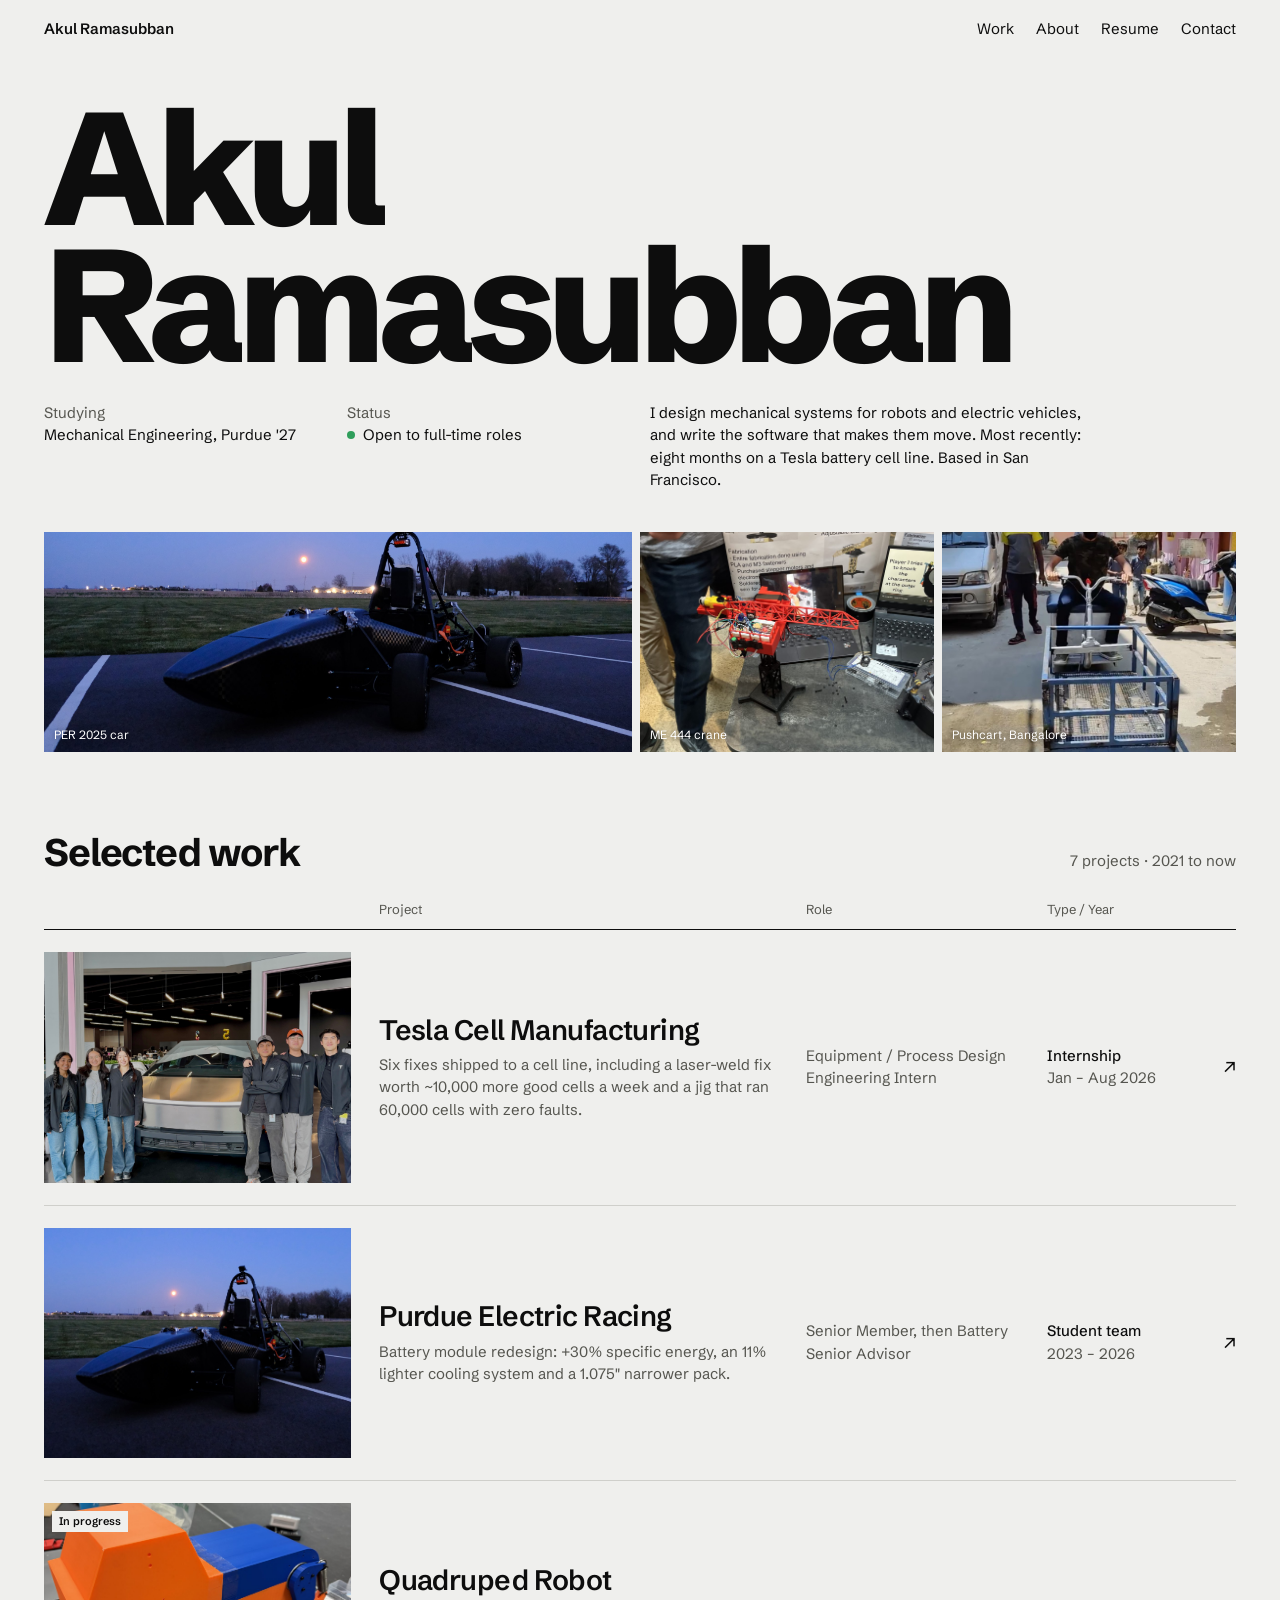
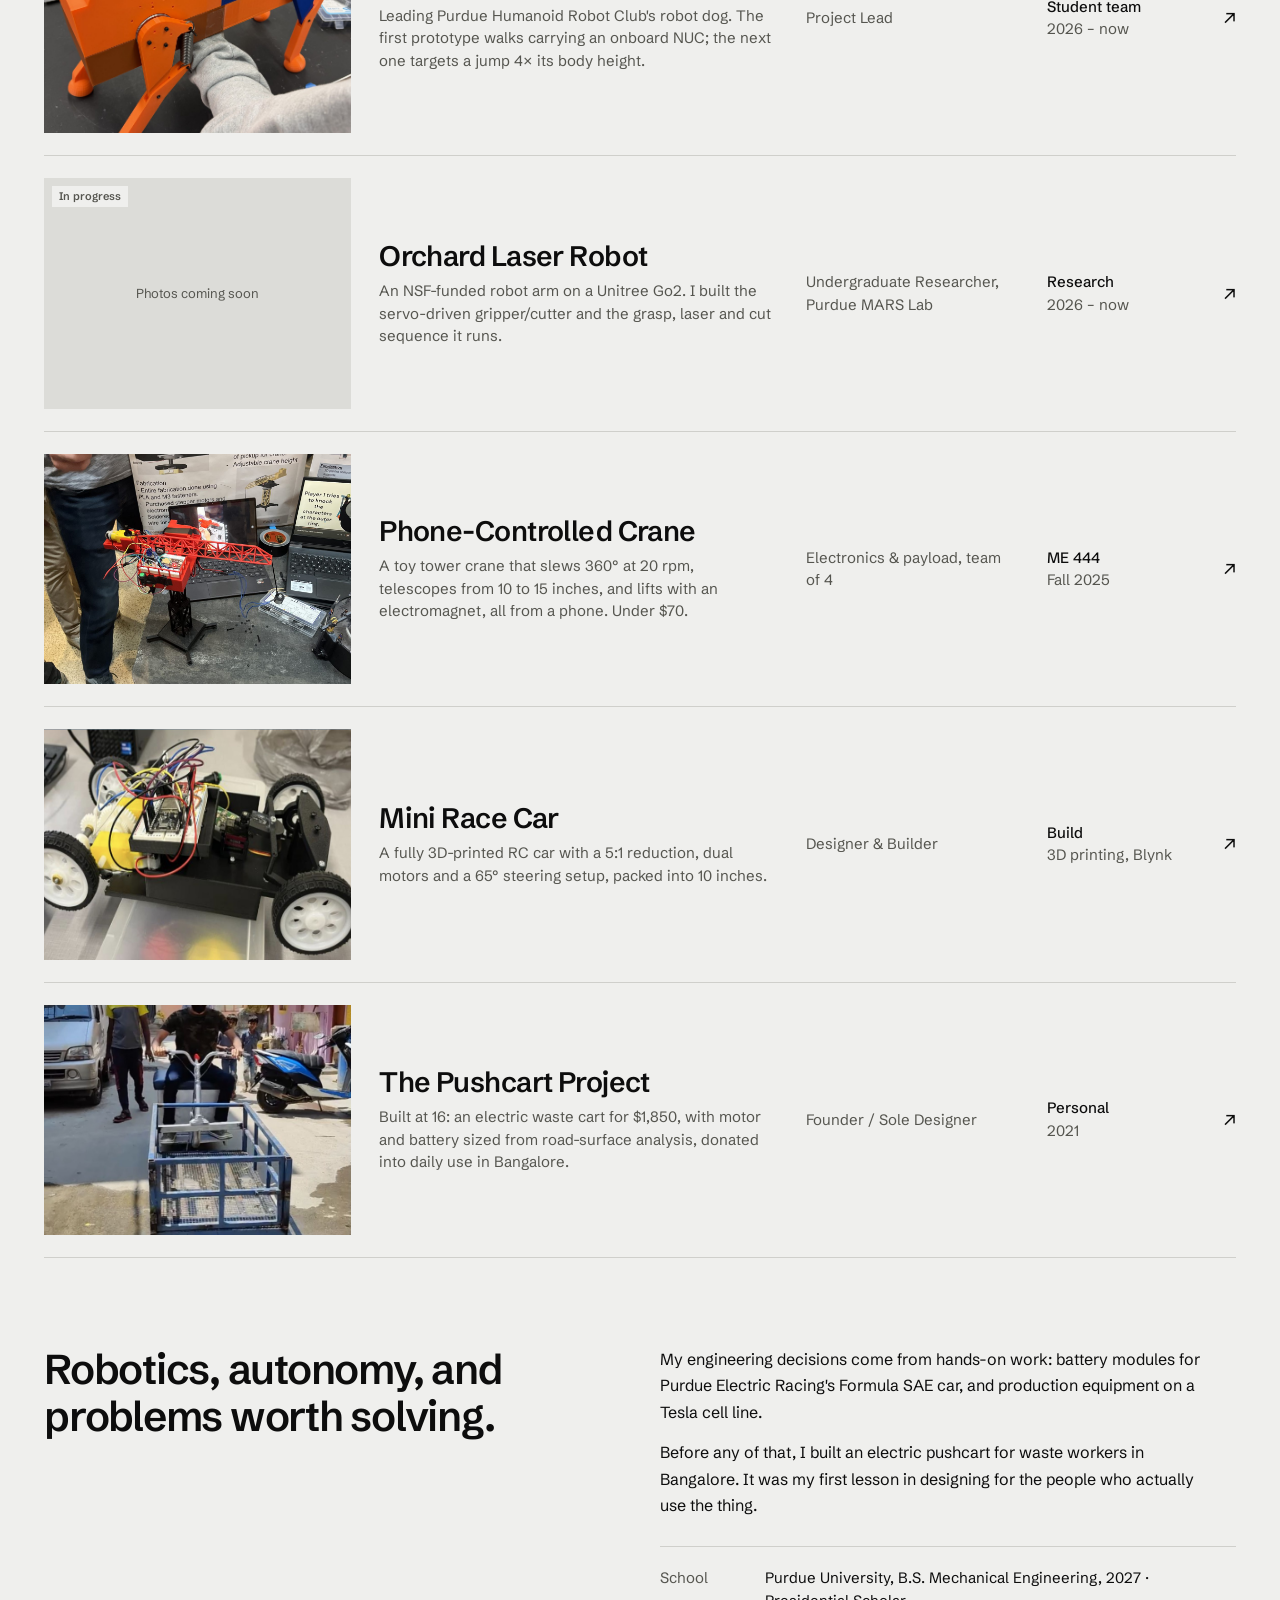
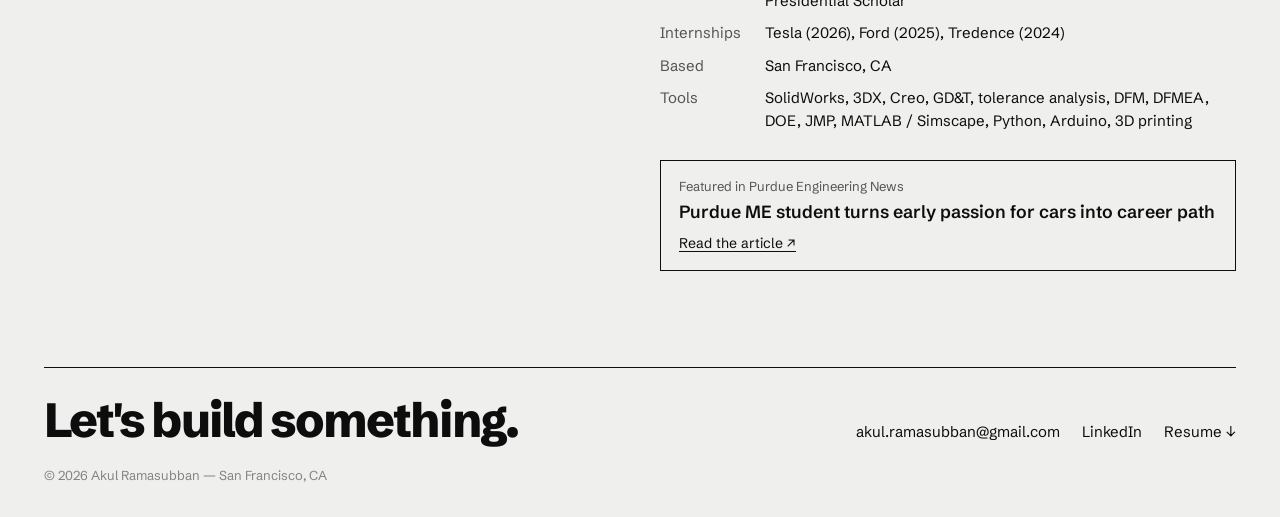
==== commit 23f44f9a: "Change PER role to Senior Member, then Battery Senior Advisor Co-Authored-By: Claude Opus 5.5 <norep" ====
--- a/index.html
+++ b/index.html
@@ -75,8 +75,8 @@
 
     <a class="row" href="projects/battery-pack.html">
       <span class="mini"><img src="assets/images/battery-pack/per-car.jpg" style="object-position:center 60%" alt="PER 2025 car" loading="lazy"></span>
-      <span class="info"><span class="t">Purdue Electric Racing</span><span class="d">Responsible engineer for the battery module: +30% specific energy, an 11% lighter cooling system and a 1.075″ narrower pack.</span></span>
-      <span class="r">Module Responsible Engineer, then Battery Senior Advisor</span>
+      <span class="info"><span class="t">Purdue Electric Racing</span><span class="d">Battery module redesign: +30% specific energy, an 11% lighter cooling system and a 1.075″ narrower pack.</span></span>
+      <span class="r">Senior Member, then Battery Senior Advisor</span>
       <span class="y"><b>Student team</b>2023 – 2026</span>
       <span class="ar" aria-hidden="true">↗</span>
     </a>
